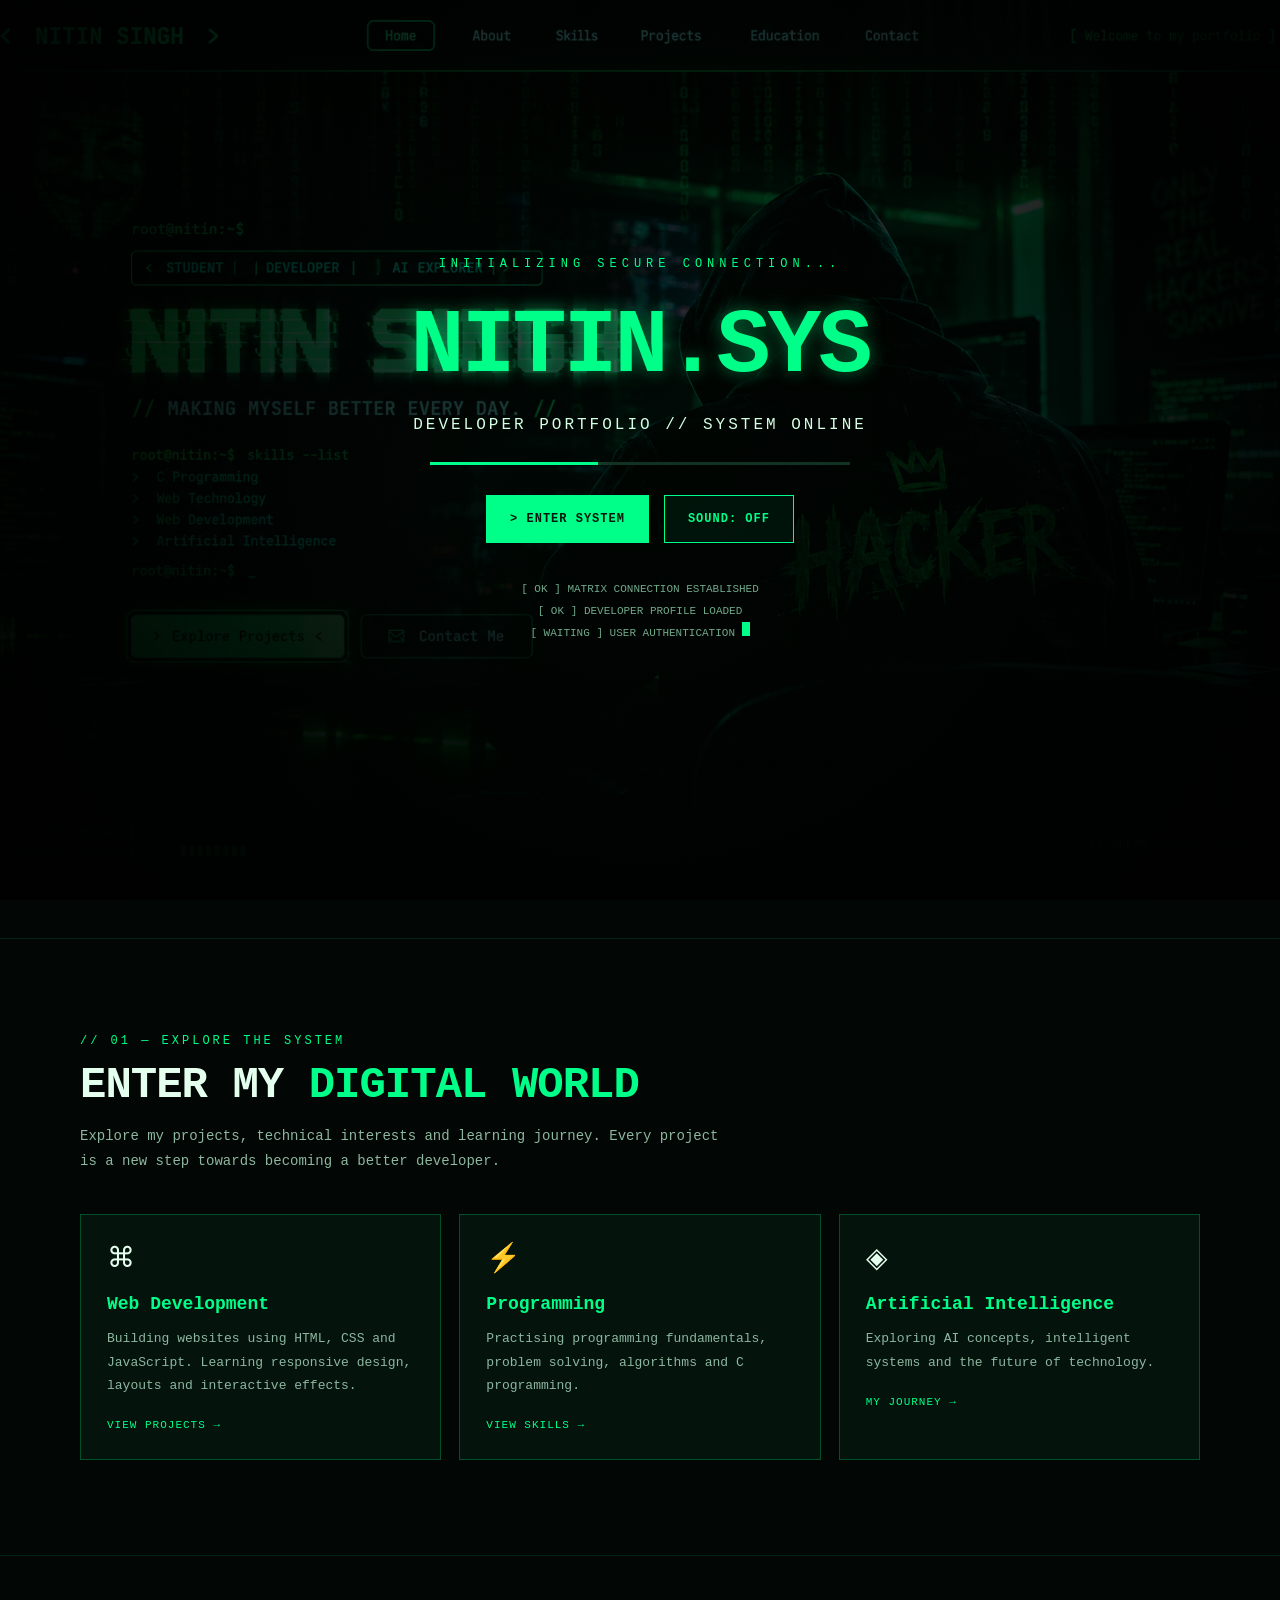
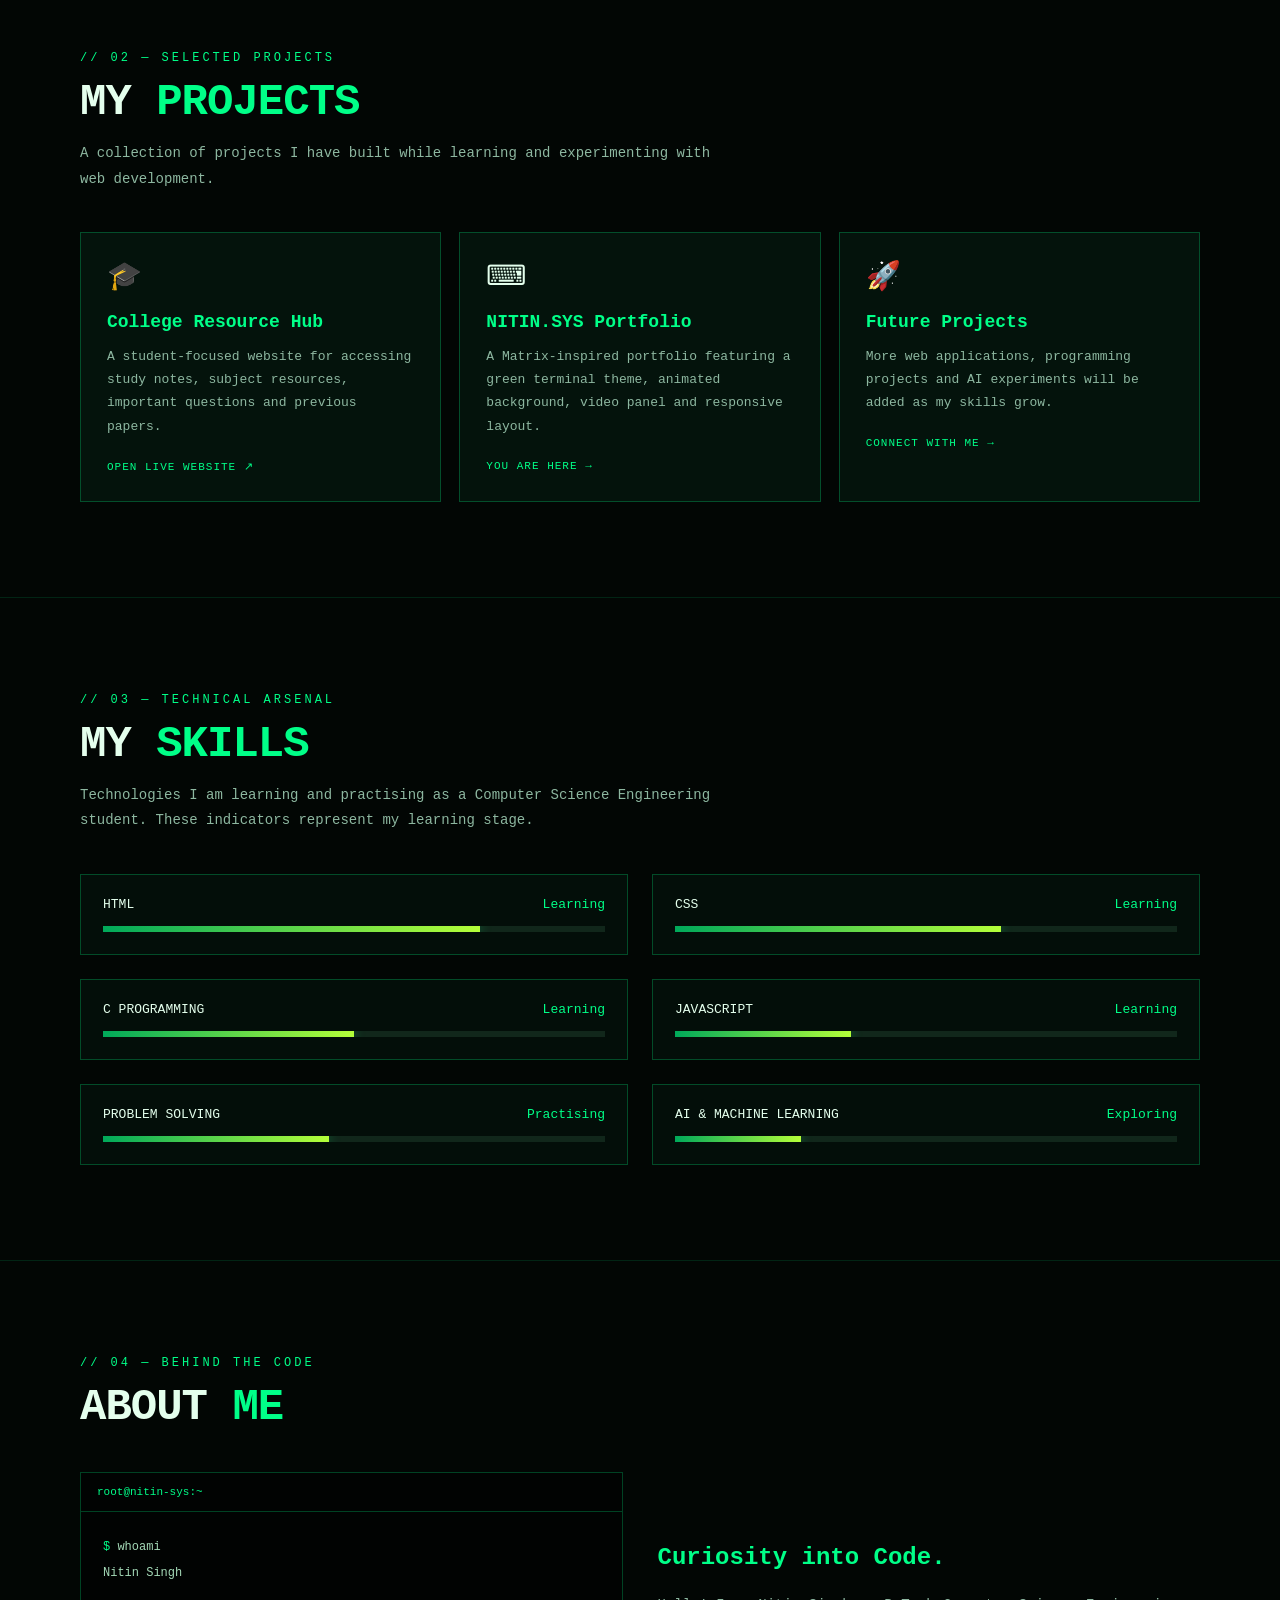
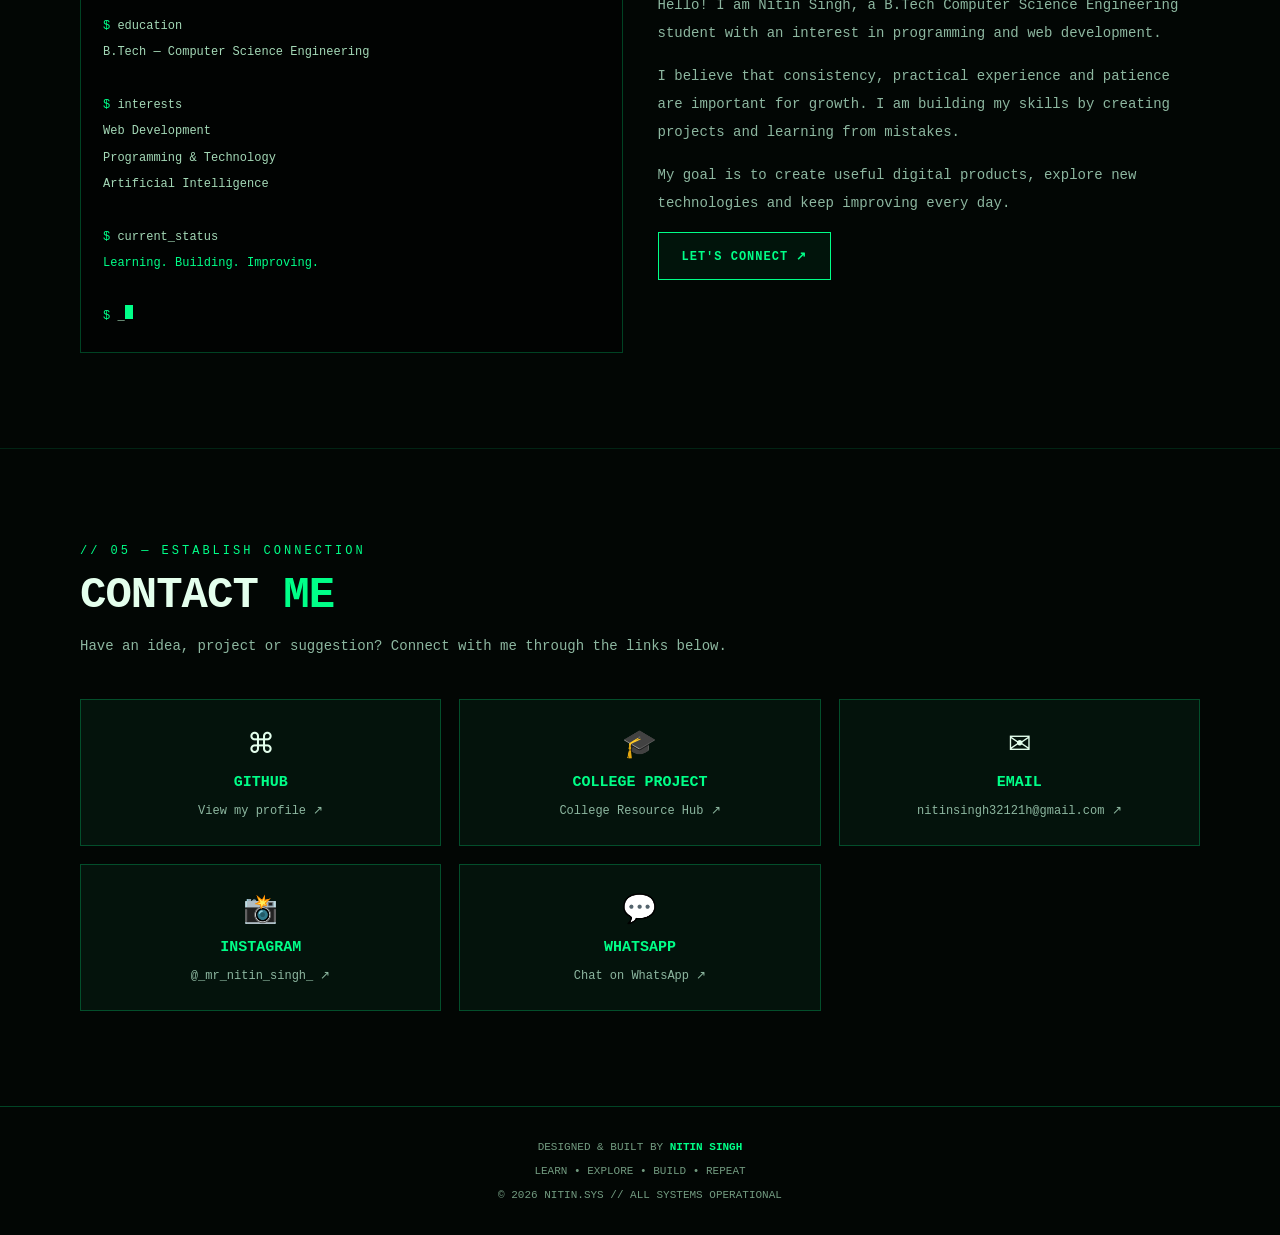
==== INDEX.HTML @ 8e632b2a "Add files via upload" ====
<!DOCTYPE html>
<html lang="en">
<head>
<meta charset="UTF-8">
<meta name="viewport" content="width=device-width, initial-scale=1.0">
<meta name="theme-color" content="#020604">
<meta name="description" content="Nitin Singh - Hacker style developer portfolio">
<title>NITIN.SYS | Developer Portfolio</title>

<style>
:root {
  --green: #00ff88;
  --lime: #b4ff39;
  --bg: #020604;
  --panel: rgba(5, 22, 14, .88);
  --border: rgba(0, 255, 136, .25);
  --text: #e4ffed;
  --muted: #8db7a0;
}

* {
  margin: 0;
  padding: 0;
  box-sizing: border-box;
}

html {
  scroll-behavior: smooth;
  scroll-padding-top: 85px;
}

body {
  background: var(--bg);
  color: var(--text);
  font-family: Consolas, "Courier New", monospace;
  overflow-x: hidden;
}

body::before {
  content: "";
  position: fixed;
  inset: 0;
  pointer-events: none;
  z-index: 2;
  opacity: .12;
  background: repeating-linear-gradient(
    to bottom,
    transparent 0,
    transparent 3px,
    rgba(0,255,136,.10) 4px
  );
}

a {
  color: inherit;
  text-decoration: none;
}

button {
  font: inherit;
  cursor: pointer;
}

#matrix {
  position: fixed;
  inset: 0;
  width: 100%;
  height: 100%;
  z-index: -1;
  opacity: .22;
}

.container {
  width: min(1120px, 92%);
  margin: auto;
}

.green {
  color: var(--green);
}

.muted {
  color: var(--muted);
}

/* INTRO SCREEN */

#intro {
  position: fixed;
  inset: 0;
  z-index: 1000;
  display: grid;
  place-items: center;
  overflow: hidden;
  background: #010402;
  transition: opacity .9s ease, visibility .9s ease;
}

#intro.hide {
  opacity: 0;
  visibility: hidden;
  pointer-events: none;
}

.intro-bg {
  position: absolute;
  inset: 0;
  background:
    linear-gradient(rgba(0,8,3,.58), rgba(0,5,2,.94)),
    url("hacker-background.png") center/cover no-repeat;
  animation: zoomBackground 12s ease-in-out infinite alternate;
}

.intro-bg::after {
  content: "";
  position: absolute;
  inset: 0;
  background: radial-gradient(
    circle,
    transparent 0,
    rgba(0,0,0,.85) 90%
  );
}

.intro-content {
  position: relative;
  z-index: 2;
  width: min(800px, 90%);
  text-align: center;
  padding: 25px;
}

.terminal-label {
  color: var(--green);
  letter-spacing: 5px;
  font-size: 12px;
  margin-bottom: 25px;
  animation: blink 1.2s infinite;
}

.glitch {
  position: relative;
  color: var(--green);
  font-size: clamp(38px, 9vw, 90px);
  font-weight: 900;
  letter-spacing: -3px;
  text-shadow: 0 0 18px rgba(0,255,136,.45);
  animation: glitch 3s infinite;
}

.intro-subtitle {
  color: #d3ffe3;
  font-size: clamp(12px, 2vw, 16px);
  letter-spacing: 3px;
  margin-top: 18px;
}

.intro-line {
  width: min(420px, 90%);
  height: 3px;
  margin: 28px auto;
  background: #123323;
  overflow: hidden;
}

.intro-line span {
  display: block;
  height: 100%;
  width: 40%;
  background: var(--green);
  box-shadow: 0 0 15px var(--green);
  animation: loading 2s infinite;
}

.intro-buttons {
  display: flex;
  justify-content: center;
  align-items: center;
  gap: 15px;
  flex-wrap: wrap;
  margin-top: 30px;
}

.btn {
  display: inline-flex;
  justify-content: center;
  align-items: center;
  gap: 10px;
  min-height: 48px;
  padding: 13px 23px;
  border: 1px solid var(--green);
  color: var(--green);
  background: rgba(0,255,136,.06);
  transition: .3s;
  font-weight: bold;
  font-size: 12px;
  letter-spacing: 1px;
}

.btn:hover {
  color: #00180b;
  background: var(--green);
  box-shadow: 0 0 28px rgba(0,255,136,.35);
  transform: translateY(-3px);
}

.btn.primary {
  color: #00180b;
  background: var(--green);
}

.btn.primary:hover {
  background: var(--lime);
  border-color: var(--lime);
}

.intro-status {
  margin-top: 35px;
  color: #70a98a;
  font-size: 11px;
  line-height: 2;
}

.cursor {
  display: inline-block;
  width: 8px;
  height: 14px;
  background: var(--green);
  animation: blink .7s infinite;
}

/* HEADER */

header {
  position: sticky;
  top: 0;
  z-index: 100;
  border-bottom: 1px solid var(--border);
  background: rgba(2,6,4,.91);
  backdrop-filter: blur(14px);
}

.nav {
  min-height: 72px;
  display: flex;
  justify-content: space-between;
  align-items: center;
  gap: 20px;
}

.logo {
  color: var(--green);
  font-weight: 900;
  font-size: 21px;
  text-shadow: 0 0 15px rgba(0,255,136,.35);
  white-space: nowrap;
}

.nav-links {
  display: flex;
  align-items: center;
  gap: 23px;
}

.nav-links a {
  color: #b6d8c3;
  font-size: 11px;
  letter-spacing: 1px;
  transition: .25s;
}

.nav-links a:hover {
  color: var(--green);
  text-shadow: 0 0 12px var(--green);
}

.menu-toggle {
  display: none;
  background: transparent;
  color: var(--green);
  border: 1px solid var(--border);
  padding: 9px 12px;
}

/* HERO */

.hero {
  min-height: 88vh;
  display: grid;
  grid-template-columns: 1.05fr .95fr;
  align-items: center;
  gap: 45px;
  padding-top: 65px;
  padding-bottom: 65px;
}

.eyebrow {
  color: var(--green);
  font-size: 12px;
  letter-spacing: 3px;
  margin-bottom: 22px;
}

.hero h1 {
  font-size: clamp(42px, 6vw, 75px);
  line-height: 1.06;
  letter-spacing: -3px;
}

.hero h1 span {
  color: var(--green);
  text-shadow: 0 0 22px rgba(0,255,136,.24);
}

.hero h2 {
  font-size: clamp(17px, 2vw, 23px);
  margin-top: 20px;
  color: #b8ffcf;
  min-height: 30px;
}

.hero p {
  max-width: 550px;
  color: var(--muted);
  line-height: 1.9;
  margin-top: 22px;
  font-size: 14px;
}

.hero-actions {
  display: flex;
  flex-wrap: wrap;
  gap: 13px;
  margin-top: 30px;
}

.system-info {
  margin-top: 32px;
  color: #6eaa84;
  font-size: 11px;
  line-height: 2.1;
}

.video-shell {
  position: relative;
  border: 1px solid var(--green);
  background: #020805;
  padding: 10px;
  box-shadow: 0 0 35px rgba(0,255,136,.11);
  animation: float 5s ease-in-out infinite;
}

.video-shell::before {
  content: "LIVE FEED // NITIN.SYS";
  display: block;
  color: var(--green);
  font-size: 10px;
  letter-spacing: 2px;
  padding: 8px 5px 12px;
}

.video-shell video {
  display: block;
  width: 100%;
  aspect-ratio: 4 / 5;
  object-fit: cover;
  background: #010301;
}

.video-footer {
  display: flex;
  justify-content: space-between;
  gap: 8px;
  padding: 12px 5px 3px;
  color: var(--green);
  font-size: 10px;
}

.live-dot {
  display: inline-block;
  width: 7px;
  height: 7px;
  margin-right: 6px;
  background: var(--green);
  border-radius: 50%;
  box-shadow: 0 0 10px var(--green);
  animation: blink 1s infinite;
}

/* GENERAL SECTIONS */

section.content-section {
  padding: 95px 0;
  border-top: 1px solid rgba(0,255,136,.12);
}

.section-head {
  margin-bottom: 40px;
}

.section-head .eyebrow {
  margin-bottom: 12px;
}

.section-head h2 {
  font-size: clamp(29px, 4vw, 44px);
  letter-spacing: -1px;
}

.section-head p {
  color: var(--muted);
  margin-top: 14px;
  line-height: 1.8;
  max-width: 650px;
  font-size: 14px;
}

.grid {
  display: grid;
  grid-template-columns: repeat(3, 1fr);
  gap: 18px;
}

.card {
  position: relative;
  overflow: hidden;
  border: 1px solid var(--border);
  background: var(--panel);
  padding: 26px;
  transition: transform .3s, border-color .3s, box-shadow .3s;
}

.card::before {
  content: "";
  position: absolute;
  top: 0;
  left: -100%;
  width: 100%;
  height: 2px;
  background: var(--green);
  transition: left .4s;
}

.card:hover {
  transform: translateY(-7px);
  border-color: var(--green);
  box-shadow: 0 12px 35px rgba(0,255,136,.08);
}

.card:hover::before {
  left: 0;
}

.card-icon {
  font-size: 28px;
  margin-bottom: 19px;
}

.card h3 {
  color: var(--green);
  font-size: 18px;
  margin-bottom: 13px;
}

.card p {
  color: var(--muted);
  font-size: 13px;
  line-height: 1.8;
}

.card-link {
  display: inline-block;
  margin-top: 22px;
  color: var(--green);
  font-size: 11px;
  letter-spacing: 1px;
}

.card-link:hover {
  color: var(--lime);
}

/* SKILLS */

.skills-grid {
  display: grid;
  grid-template-columns: repeat(2, 1fr);
  gap: 24px;
}

.skill {
  border: 1px solid var(--border);
  padding: 22px;
  background: rgba(4,18,11,.75);
}

.skill-top {
  display: flex;
  justify-content: space-between;
  gap: 10px;
  margin-bottom: 14px;
  font-size: 13px;
}

.skill-top span:last-child {
  color: var(--green);
}

.skill-track {
  height: 6px;
  background: #11271b;
  overflow: hidden;
}

.skill-fill {
  height: 100%;
  width: 0;
  background: linear-gradient(90deg, #00a95a, var(--lime));
  box-shadow: 0 0 12px rgba(0,255,136,.4);
  transition: width 1.5s ease;
}

.skill-fill.visible {
  width: var(--level);
}

/* ABOUT */

.about-box {
  display: grid;
  grid-template-columns: 1fr 1fr;
  gap: 35px;
  align-items: center;
}

.terminal {
  border: 1px solid var(--border);
  background: rgba(0,0,0,.5);
}

.terminal-bar {
  padding: 13px 16px;
  border-bottom: 1px solid var(--border);
  color: var(--green);
  font-size: 11px;
}

.terminal-body {
  padding: 22px;
  font-size: 12px;
  line-height: 2.2;
  color: #a4d9b7;
  overflow-wrap: anywhere;
}

.about-copy h3 {
  color: var(--green);
  font-size: 24px;
  margin-bottom: 20px;
}

.about-copy p {
  color: var(--muted);
  font-size: 14px;
  line-height: 2;
  margin-bottom: 15px;
}

/* CONTACT */

.contact-grid {
  display: grid;
  grid-template-columns: repeat(3, 1fr);
  gap: 18px;
}

.contact-card {
  border: 1px solid var(--border);
  background: var(--panel);
  text-align: center;
  padding: 27px 15px;
}

.contact-card .card-icon {
  margin-bottom: 13px;
}

.contact-card h3 {
  color: var(--green);
  font-size: 15px;
  margin-bottom: 12px;
}

.contact-card p {
  color: var(--muted);
  font-size: 12px;
  overflow-wrap: anywhere;
}

.contact-card a:hover {
  color: var(--green);
}

/* FOOTER */

footer {
  border-top: 1px solid var(--border);
  padding: 28px 0;
  text-align: center;
  color: #729b80;
  font-size: 11px;
  line-height: 2.2;
}

footer strong {
  color: var(--green);
}

#topBtn {
  position: fixed;
  right: 20px;
  bottom: 20px;
  z-index: 50;
  width: 43px;
  height: 43px;
  color: var(--green);
  border: 1px solid var(--green);
  background: #031108;
  display: none;
}

#topBtn.show {
  display: block;
}

/* REVEAL ANIMATIONS */

.reveal {
  opacity: 0;
  transform: translateY(25px);
  transition: opacity .8s ease, transform .8s ease;
}

.reveal.visible {
  opacity: 1;
  transform: translateY(0);
}

/* KEYFRAMES */

@keyframes blink {
  50% { opacity: .35; }
}

@keyframes loading {
  0% { transform: translateX(-150%); }
  100% { transform: translateX(350%); }
}

@keyframes zoomBackground {
  from { transform: scale(1); }
  to { transform: scale(1.12); }
}

@keyframes glitch {
  0%, 90%, 100% { transform: translate(0); }
  92% { transform: translate(-2px, 1px); }
  94% { transform: translate(2px, -1px); }
  96% { transform: translate(-1px, 0); }
}

@keyframes float {
  0%, 100% { transform: translateY(0); }
  50% { transform: translateY(-9px); }
}

/* MOBILE RESPONSIVE */

@media (max-width: 850px) {
  .nav-links {
    gap: 12px;
  }

  .nav-links a {
    font-size: 10px;
  }

  .hero {
    gap: 25px;
  }

  .grid {
    grid-template-columns: repeat(2, 1fr);
  }
}

@media (max-width: 650px) {
  .nav {
    min-height: 65px;
  }

  .logo {
    font-size: 18px;
  }

  .menu-toggle {
    display: block;
  }

  .nav-links {
    display: none;
    position: absolute;
    top: 65px;
    left: 0;
    right: 0;
    padding: 20px 5%;
    flex-direction: column;
    align-items: stretch;
    gap: 0;
    background: rgba(2,8,4,.98);
    border-bottom: 1px solid var(--border);
  }

  .nav-links.open {
    display: flex;
  }

  .nav-links a {
    padding: 14px 0;
    font-size: 12px;
    border-bottom: 1px solid rgba(0,255,136,.08);
  }

  .hero {
    grid-template-columns: 1fr;
    min-height: auto;
    padding-top: 75px;
    gap: 45px;
  }

  .hero h1 {
    letter-spacing: -2px;
  }

  .video-shell {
    width: min(420px, 100%);
    margin: auto;
  }

  .video-shell video {
    aspect-ratio: 4 / 3;
  }

  section.content-section {
    padding: 70px 0;
  }

  .grid,
  .skills-grid,
  .about-box,
  .contact-grid {
    grid-template-columns: 1fr;
  }

  .card {
    padding: 23px;
  }

  .intro-subtitle {
    letter-spacing: 1px;
  }

  .terminal-label {
    letter-spacing: 2px;
  }

  .glitch {
    letter-spacing: -2px;
  }
}

@media (prefers-reduced-motion: reduce) {
  *, *::before, *::after {
    animation-duration: .01ms !important;
    animation-iteration-count: 1 !important;
    scroll-behavior: auto !important;
    transition-duration: .01ms !important;
  }
}
</style>
</head>

<body>
<canvas id="matrix" aria-hidden="true"></canvas>

<!-- CINEMATIC INTRO -->
<div id="intro">
  <div class="intro-bg"></div>

  <div class="intro-content">
    <div class="terminal-label">INITIALIZING SECURE CONNECTION...</div>

    <h1 class="glitch">NITIN.SYS</h1>

    <p class="intro-subtitle">
      DEVELOPER PORTFOLIO // SYSTEM ONLINE
    </p>

    <div class="intro-line"><span></span></div>

    <div class="intro-buttons">
      <button class="btn primary" id="enterBtn" type="button">
        &gt; ENTER SYSTEM
      </button>

      <button class="btn" id="soundBtn" type="button">
        SOUND: OFF
      </button>
    </div>

    <div class="intro-status">
      [ OK ] MATRIX CONNECTION ESTABLISHED<br>
      [ OK ] DEVELOPER PROFILE LOADED<br>
      [ WAITING ] USER AUTHENTICATION <span class="cursor"></span>
    </div>
  </div>
</div>

<!-- NAVIGATION -->
<header>
  <nav class="nav container" aria-label="Main navigation">
    <a href="#" class="logo">&lt; NITIN.SYS /&gt;</a>

    <button class="menu-toggle" id="menuToggle"
      type="button" aria-expanded="false" aria-controls="navLinks">
      ☰ MENU
    </button>

    <div class="nav-links" id="navLinks">
      <a href="#home">HOME</a>
      <a href="#explore">EXPLORE</a>
      <a href="#projects">PROJECTS</a>
      <a href="#skills">SKILLS</a>
      <a href="#about">ABOUT</a>
      <a href="#contact">CONTACT</a>
    </div>
  </nav>
</header>

<main id="site">

  <!-- HERO -->
  <section class="hero container" id="home">
    <div class="hero-copy">
      <div class="eyebrow">// WELCOME TO MY DIGITAL WORLD</div>

      <h1>
        I'M <span>NITIN</span><br>
        SINGH<span>.</span>
      </h1>

      <h2><span id="typedText"></span><span class="cursor"></span></h2>

      <p>
        B.Tech CSE student, aspiring developer and technology enthusiast.
        I am learning to turn ideas into real digital projects, one line
        of code at a time.
      </p>

      <div class="hero-actions">
        <a href="#projects" class="btn primary">EXPLORE PROJECTS ↗</a>
        <a href="#contact" class="btn">CONTACT ME</a>
      </div>

      <div class="system-info">
        <div>&gt; SYSTEM: <span class="green">ONLINE</span></div>
        <div>&gt; ROLE: CSE STUDENT / DEVELOPER</div>
        <div>&gt; MODE: <span class="green">LEARNING & BUILDING</span></div>
      </div>
    </div>

    <div class="video-shell">
  <video
    id="hackerVideo"
    controls
    autoplay
    loop
    playsinline
    preload="auto"
    poster="hacker-background.png">

    <source src="hacker-turn.mp4" type="video/mp4">
    Your browser does not support HTML video.

  </video>
</div>

      <div class="video-footer">
        <span><i class="live-dot"></i> VIDEO FEED</span>
        <span id="videoStatus">READY</span>
      </div>
    </div>
  </section>

  <!-- EXPLORE -->
  <section class="content-section" id="explore">
    <div class="container">
      <div class="section-head reveal">
        <div class="eyebrow">// 01 — EXPLORE THE SYSTEM</div>
        <h2>ENTER MY <span class="green">DIGITAL WORLD</span></h2>
        <p>
          Explore my projects, technical interests and learning journey.
          Every project is a new step towards becoming a better developer.
        </p>
      </div>

      <div class="grid">
        <article class="card reveal">
          <div class="card-icon">⌘</div>
          <h3>Web Development</h3>
          <p>
            Building websites using HTML, CSS and JavaScript.
            Learning responsive design, layouts and interactive effects.
          </p>
          <a class="card-link" href="#projects">VIEW PROJECTS →</a>
        </article>

        <article class="card reveal">
          <div class="card-icon">⚡</div>
          <h3>Programming</h3>
          <p>
            Practising programming fundamentals, problem solving,
            algorithms and C programming.
          </p>
          <a class="card-link" href="#skills">VIEW SKILLS →</a>
        </article>

        <article class="card reveal">
          <div class="card-icon">◈</div>
          <h3>Artificial Intelligence</h3>
          <p>
            Exploring AI concepts, intelligent systems and the future
            of technology.
          </p>
          <a class="card-link" href="#about">MY JOURNEY →</a>
        </article>
      </div>
    </div>
  </section>

  <!-- PROJECTS -->
  <section class="content-section" id="projects">
    <div class="container">
      <div class="section-head reveal">
        <div class="eyebrow">// 02 — SELECTED PROJECTS</div>
        <h2>MY <span class="green">PROJECTS</span></h2>
        <p>
          A collection of projects I have built while learning and
          experimenting with web development.
        </p>
      </div>

      <div class="grid">
        <article class="card reveal">
          <div class="card-icon">🎓</div>
          <h3>College Resource Hub</h3>
          <p>
            A student-focused website for accessing study notes,
            subject resources, important questions and previous papers.
          </p>
          <a class="card-link"
            href="https://nitinsingh13july2008.github.io/college-resources-hub/?utm_source=chatgpt.com"
            target="_blank" rel="noopener noreferrer">
            OPEN LIVE WEBSITE ↗
          </a>
        </article>

        <article class="card reveal">
          <div class="card-icon">⌨</div>
          <h3>NITIN.SYS Portfolio</h3>
          <p>
            A Matrix-inspired portfolio featuring a green terminal theme,
            animated background, video panel and responsive layout.
          </p>
          <a class="card-link" href="#home">YOU ARE HERE →</a>
        </article>

        <article class="card reveal">
          <div class="card-icon">🚀</div>
          <h3>Future Projects</h3>
          <p>
            More web applications, programming projects and AI experiments
            will be added as my skills grow.
          </p>
          <a class="card-link" href="#contact">CONNECT WITH ME →</a>
        </article>
      </div>
    </div>
  </section>

  <!-- SKILLS -->
  <section class="content-section" id="skills">
    <div class="container">
      <div class="section-head reveal">
        <div class="eyebrow">// 03 — TECHNICAL ARSENAL</div>
        <h2>MY <span class="green">SKILLS</span></h2>
        <p>
          Technologies I am learning and practising as a Computer Science
          Engineering student. These indicators represent my learning stage.
        </p>
      </div>

      <div class="skills-grid">
        <div class="skill reveal">
          <div class="skill-top">
            <span>HTML</span><span>Learning</span>
          </div>
          <div class="skill-track">
            <div class="skill-fill" style="--level:75%"></div>
          </div>
        </div>

        <div class="skill reveal">
          <div class="skill-top">
            <span>CSS</span><span>Learning</span>
          </div>
          <div class="skill-track">
            <div class="skill-fill" style="--level:65%"></div>
          </div>
        </div>

        <div class="skill reveal">
          <div class="skill-top">
            <span>C PROGRAMMING</span><span>Learning</span>
          </div>
          <div class="skill-track">
            <div class="skill-fill" style="--level:50%"></div>
          </div>
        </div>

        <div class="skill reveal">
          <div class="skill-top">
            <span>JAVASCRIPT</span><span>Learning</span>
          </div>
          <div class="skill-track">
            <div class="skill-fill" style="--level:35%"></div>
          </div>
        </div>

        <div class="skill reveal">
          <div class="skill-top">
            <span>PROBLEM SOLVING</span><span>Practising</span>
          </div>
          <div class="skill-track">
            <div class="skill-fill" style="--level:45%"></div>
          </div>
        </div>

        <div class="skill reveal">
          <div class="skill-top">
            <span>AI & MACHINE LEARNING</span><span>Exploring</span>
          </div>
          <div class="skill-track">
            <div class="skill-fill" style="--level:25%"></div>
          </div>
        </div>
      </div>
    </div>
  </section>

  <!-- ABOUT -->
  <section class="content-section" id="about">
    <div class="container">
      <div class="section-head reveal">
        <div class="eyebrow">// 04 — BEHIND THE CODE</div>
        <h2>ABOUT <span class="green">ME</span></h2>
      </div>

      <div class="about-box">
        <div class="terminal reveal">
          <div class="terminal-bar">root@nitin-sys:~</div>
          <div class="terminal-body">
            <div><span class="green">$</span> whoami</div>
            <div>Nitin Singh</div>
            <br>
            <div><span class="green">$</span> education</div>
            <div>B.Tech — Computer Science Engineering</div>
            <br>
            <div><span class="green">$</span> interests</div>
            <div>Web Development</div>
            <div>Programming & Technology</div>
            <div>Artificial Intelligence</div>
            <br>
            <div><span class="green">$</span> current_status</div>
            <div class="green">Learning. Building. Improving.</div>
            <br>
            <div><span class="green">$</span> _<span class="cursor"></span></div>
          </div>
        </div>

        <div class="about-copy reveal">
          <h3>Curiosity into Code.</h3>
          <p>
            Hello! I am Nitin Singh, a B.Tech Computer Science Engineering
            student with an interest in programming and web development.
          </p>
          <p>
            I believe that consistency, practical experience and patience
            are important for growth. I am building my skills by creating
            projects and learning from mistakes.
          </p>
          <p>
            My goal is to create useful digital products, explore new
            technologies and keep improving every day.
          </p>
          <a href="#contact" class="btn">LET'S CONNECT ↗</a>
        </div>
      </div>
    </div>
  </section>


<!-- CONTACT -->
<section class="content-section" id="contact">
  <div class="container">

    <div class="section-head reveal">
      <div class="eyebrow">// 05 — ESTABLISH CONNECTION</div>
      <h2>CONTACT <span class="green">ME</span></h2>
      <p>
        Have an idea, project or suggestion? Connect with me through
        the links below.
      </p>
    </div>

    <div class="contact-grid">

      <!-- GITHUB -->
      <div class="contact-card reveal">
        <div class="card-icon">⌘</div>
        <h3>GITHUB</h3>
        <p>
          <a href="https://github.com/nitinkumar9153a-sudo"
             target="_blank" rel="noopener noreferrer">
            View my profile ↗
          </a>
        </p>
      </div>

      <!-- COLLEGE PROJECT -->
      <div class="contact-card reveal">
        <div class="card-icon">🎓</div>
        <h3>COLLEGE PROJECT</h3>
        <p>
          <a href="https://nitinkumar9153a-sudo.github.io/college-resources-hub/"
             target="_blank" rel="noopener noreferrer">
            College Resource Hub ↗
          </a>
        </p>
      </div>

      <!-- EMAIL -->
      <div class="contact-card reveal">
        <div class="card-icon">✉</div>
        <h3>EMAIL</h3>
        <p>
          <a href="mailto:nitinsingh32121h@gmail.com">
            nitinsingh32121h@gmail.com ↗
          </a>
        </p>
      </div>
<!-- INSTAGRAM -->
<div class="contact-card reveal">
  <div class="card-icon">📸</div>
  <h3>INSTAGRAM</h3>
  <p>
    <a href="https://www.instagram.com/_mr_nitin_singh_/"
       target="_blank" rel="noopener noreferrer">
      @_mr_nitin_singh_ ↗
    </a>
  </p>
</div>

<!-- WHATSAPP -->
<div class="contact-card reveal">
  <div class="card-icon">💬</div>
  <h3>WHATSAPP</h3>
  <p>
    <a href="https://wa.me/919153304983"
       target="_blank" rel="noopener noreferrer">
      Chat on WhatsApp ↗
    </a>
  </p>
</div>


    </div>
  </div>
</section>

</main>

<footer>
  <div class="container">
    <p>DESIGNED & BUILT BY <strong>NITIN SINGH</strong></p>
    <p>LEARN • EXPLORE • BUILD • REPEAT</p>
    <p>© <span id="year"></span> NITIN.SYS // ALL SYSTEMS OPERATIONAL</p>
  </div>
</footer>

<button id="topBtn" type="button" aria-label="Back to top">↑</button>

<script>
/* MATRIX RAIN BACKGROUND */
const canvas = document.getElementById("matrix");
const ctx = canvas.getContext("2d");

let columns = [];
let fontSize = 14;
let matrixWidth = 0;
let matrixHeight = 0;
let lastFrame = 0;

function resizeMatrix() {
  const dpr = Math.min(window.devicePixelRatio || 1, 1.5);
  matrixWidth = window.innerWidth;
  matrixHeight = window.innerHeight;

  canvas.width = Math.floor(matrixWidth * dpr);
  canvas.height = Math.floor(matrixHeight * dpr);
  canvas.style.width = matrixWidth + "px";
  canvas.style.height = matrixHeight + "px";

  ctx.setTransform(dpr, 0, 0, dpr, 0, 0);

  fontSize = matrixWidth < 600 ? 13 : 15;
  columns = Array.from(
    { length: Math.ceil(matrixWidth / fontSize) },
    () => Math.random() * (matrixHeight / fontSize)
  );
}

function drawMatrix(timestamp) {
  requestAnimationFrame(drawMatrix);

  if (timestamp - lastFrame < 55) return;
  lastFrame = timestamp;

  ctx.fillStyle = "rgba(2, 6, 4, 0.10)";
  ctx.fillRect(0, 0, matrixWidth, matrixHeight);

  ctx.font = fontSize + "px monospace";

  for (let i = 0; i < columns.length; i++) {
    const character = Math.random() > 0.5 ? "1" : "0";
    const x = i * fontSize;
    const y = columns[i] * fontSize;

    ctx.fillStyle = Math.random() > 0.96 ? "#b4ff39" : "#00ff88";
    ctx.fillText(character, x, y);

    if (y > matrixHeight && Math.random() > 0.975) {
      columns[i] = 0;
    } else {
      columns[i] += 0.65;
    }
  }
}

resizeMatrix();
requestAnimationFrame(drawMatrix);

let resizeTimer;
window.addEventListener("resize", () => {
  clearTimeout(resizeTimer);
  resizeTimer = setTimeout(resizeMatrix, 150);
});

/* OPTIONAL SYNTHESIZED SOUND */
let soundEnabled = false;
let audioContext = null;

function playBeep(frequency = 500, duration = 0.07) {
  if (!soundEnabled) return;

  try {
    audioContext ||= new (
      window.AudioContext || window.webkitAudioContext
    )();

    if (audioContext.state === "suspended") {
      audioContext.resume();
    }

    const oscillator = audioContext.createOscillator();
    const gain = audioContext.createGain();

    oscillator.type = "square";
    oscillator.frequency.value = frequency;
    gain.gain.value = 0.025;

    oscillator.connect(gain);
    gain.connect(audioContext.destination);

    oscillator.start();
    gain.gain.exponentialRampToValueAtTime(
      0.001,
      audioContext.currentTime + duration
    );
    oscillator.stop(audioContext.currentTime + duration);
  } catch (error) {
    console.log("Audio is not available in this browser.");
  }
}

/* INTRO ENTER BUTTON */
const intro = document.getElementById("intro");
const enterBtn = document.getElementById("enterBtn");
const soundBtn = document.getElementById("soundBtn");
const video = document.getElementById("hackerVideo");
const videoStatus = document.getElementById("videoStatus");

soundBtn.addEventListener("click", () => {
  soundEnabled = !soundEnabled;
  soundBtn.textContent = soundEnabled ? "SOUND: ON" : "SOUND: OFF";

  if (soundEnabled) {
    try {
      audioContext ||= new (
        window.AudioContext || window.webkitAudioContext
      )();
      audioContext.resume();
    } catch (error) {}

    playBeep(750, 0.1);
  }
});

enterBtn.addEventListener("click", async () => {
  playBeep(650, 0.15);
  intro.classList.add("hide");

  document.body.style.overflow = "auto";

  enterBtn.addEventListener("click", async () => {
  playBeep(650, 0.15);
  intro.classList.add("hide");

  document.body.style.overflow = "auto";

  if (video) {
    try {
      video.muted = true;
      await video.play();
      videoStatus.textContent = "PLAYING";
    } catch (error) {
      videoStatus.textContent = "PRESS PLAY";
    }
  }
});
  if (video) {
    try {
      video.muted = true;
      await video.play();
      videoStatus.textContent = "PLAYING";
    } catch (error) {
      videoStatus.textContent = "PRESS PLAY";
    }
  }
});

/* VIDEO STATUS */
if (video) {
  video.addEventListener("playing", () => {
    videoStatus.textContent = "PLAYING";
  });

  video.addEventListener("pause", () => {
    videoStatus.textContent = "PAUSED";
  });

  video.addEventListener("ended", () => {
    videoStatus.textContent = "COMPLETE";
  });

  video.addEventListener("error", () => {
    videoStatus.textContent = "VIDEO NOT FOUND";
  });
}

/* TYPING ANIMATION */
const typedText = document.getElementById("typedText");
const phrases = [
  "B.Tech CSE Student",
  "Aspiring Web Developer",
  "Technology Enthusiast",
  "Future Software Engineer"
];

let phraseIndex = 0;
let letterIndex = 0;
let deleting = false;

function typeLoop() {
  if (!typedText) return;

  const phrase = phrases[phraseIndex];

  if (deleting) {
    letterIndex--;
  } else {
    letterIndex++;
  }

  typedText.textContent = phrase.substring(0, letterIndex);

  let delay = deleting ? 45 : 85;

  if (!deleting && letterIndex === phrase.length) {
    deleting = true;
    delay = 1400;
  } else if (deleting && letterIndex === 0) {
    deleting = false;
    phraseIndex = (phraseIndex + 1) % phrases.length;
    delay = 350;
  }

  setTimeout(typeLoop, delay);
}

typeLoop();

/* MOBILE NAVIGATION */
const menuToggle = document.getElementById("menuToggle");
const navLinks = document.getElementById("navLinks");

menuToggle.addEventListener("click", () => {
  const isOpen = navLinks.classList.toggle("open");
  menuToggle.setAttribute("aria-expanded", String(isOpen));
  menuToggle.textContent = isOpen ? "✕ CLOSE" : "☰ MENU";
});

navLinks.querySelectorAll("a").forEach(link => {
  link.addEventListener("click", () => {
    navLinks.classList.remove("open");
    menuToggle.setAttribute("aria-expanded", "false");
    menuToggle.textContent = "☰ MENU";
  });
});

/* SCROLL REVEAL */
const revealObserver = new IntersectionObserver(entries => {
  entries.forEach(entry => {
    if (entry.isIntersecting) {
      entry.target.classList.add("visible");

      entry.target.querySelectorAll(".skill-fill").forEach(bar => {
        bar.classList.add("visible");
      });

      revealObserver.unobserve(entry.target);
    }
  });
}, { threshold: 0.12 });

document.querySelectorAll(".reveal").forEach(element => {
  revealObserver.observe(element);
});

/* SKILL BAR ANIMATION */
const skillObserver = new IntersectionObserver(entries => {
  entries.forEach(entry => {
    if (entry.isIntersecting) {
      entry.target.classList.add("visible");
      skillObserver.unobserve(entry.target);
    }
  });
}, { threshold: 0.2 });

document.querySelectorAll(".skill-fill").forEach(bar => {
  skillObserver.observe(bar);
});

/* BACK TO TOP */
const topBtn = document.getElementById("topBtn");

window.addEventListener("scroll", () => {
  topBtn.classList.toggle("show", window.scrollY > 450);
}, { passive: true });

topBtn.addEventListener("click", () => {
  window.scrollTo({
    top: 0,
    behavior: "smooth"
  });
});

/* CURRENT YEAR */
document.getElementById("year").textContent =
  new Date().getFullYear();
</script>

</body>
</html>
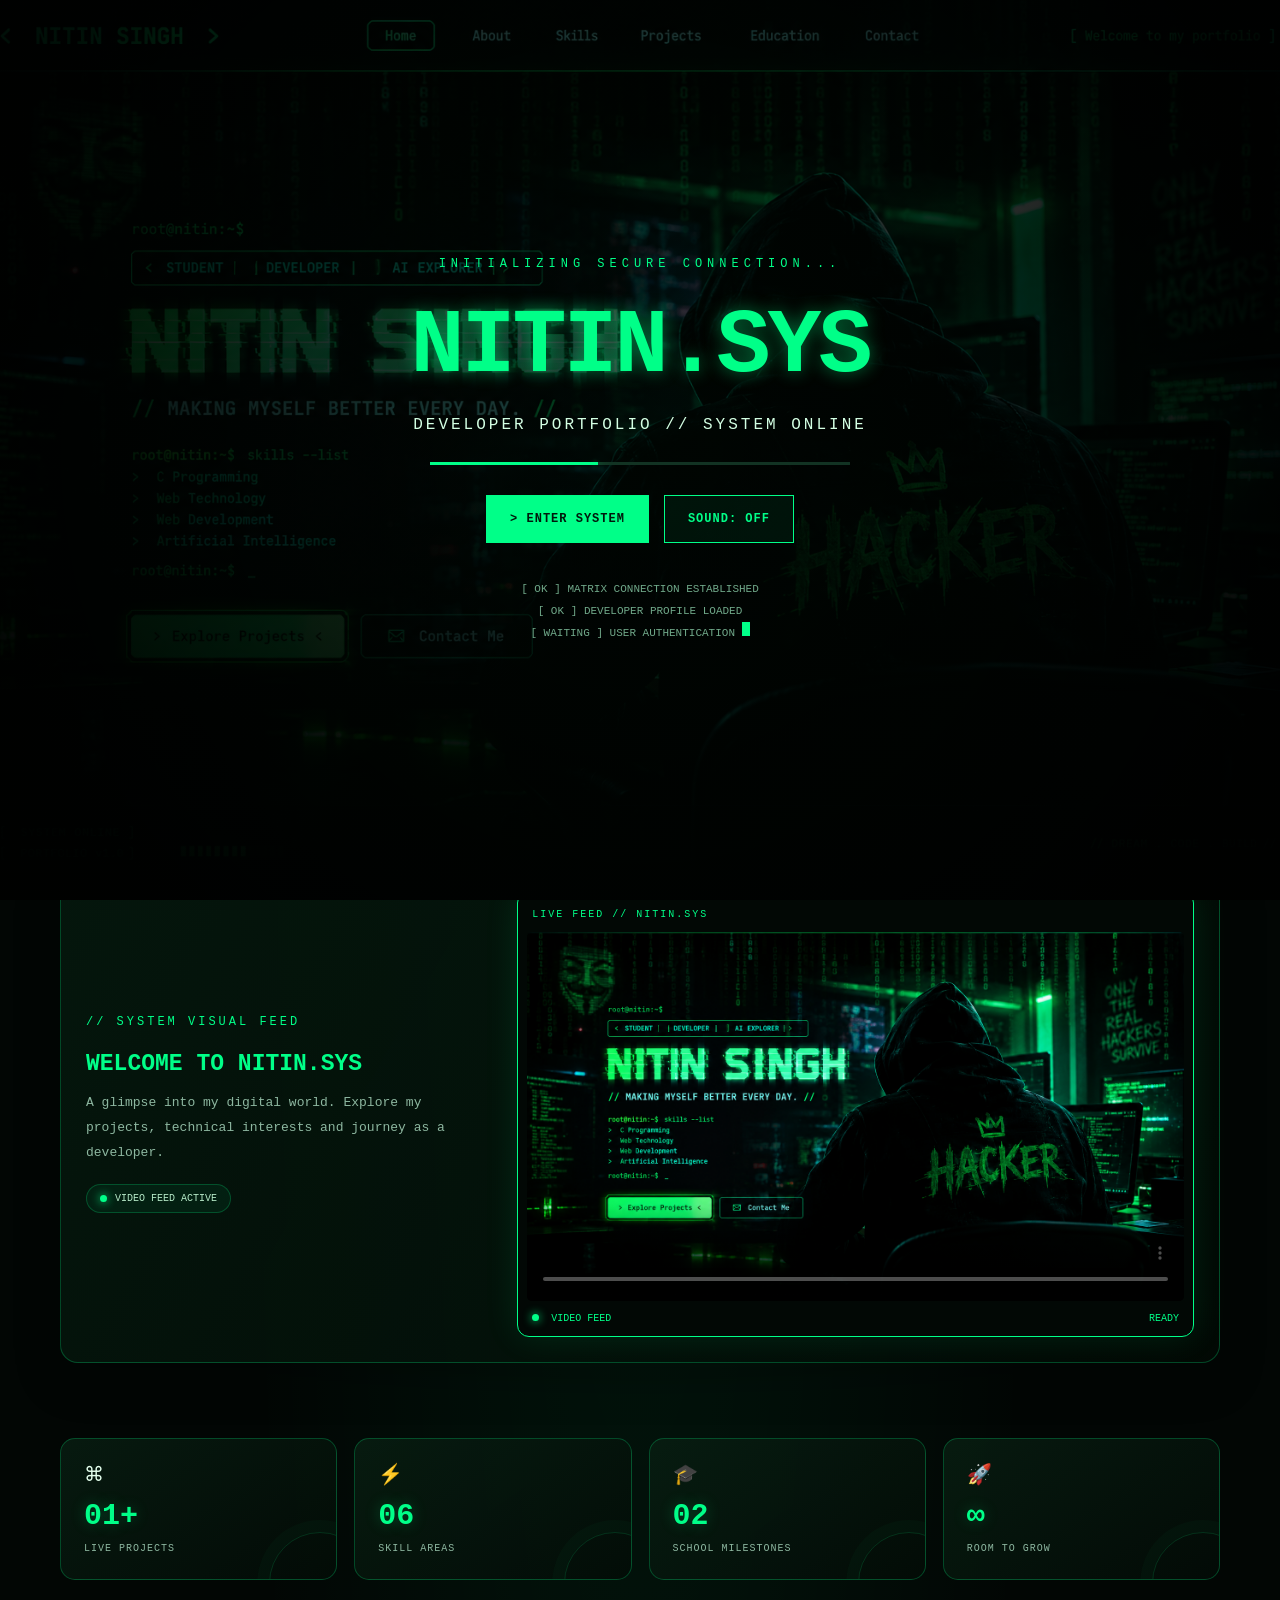
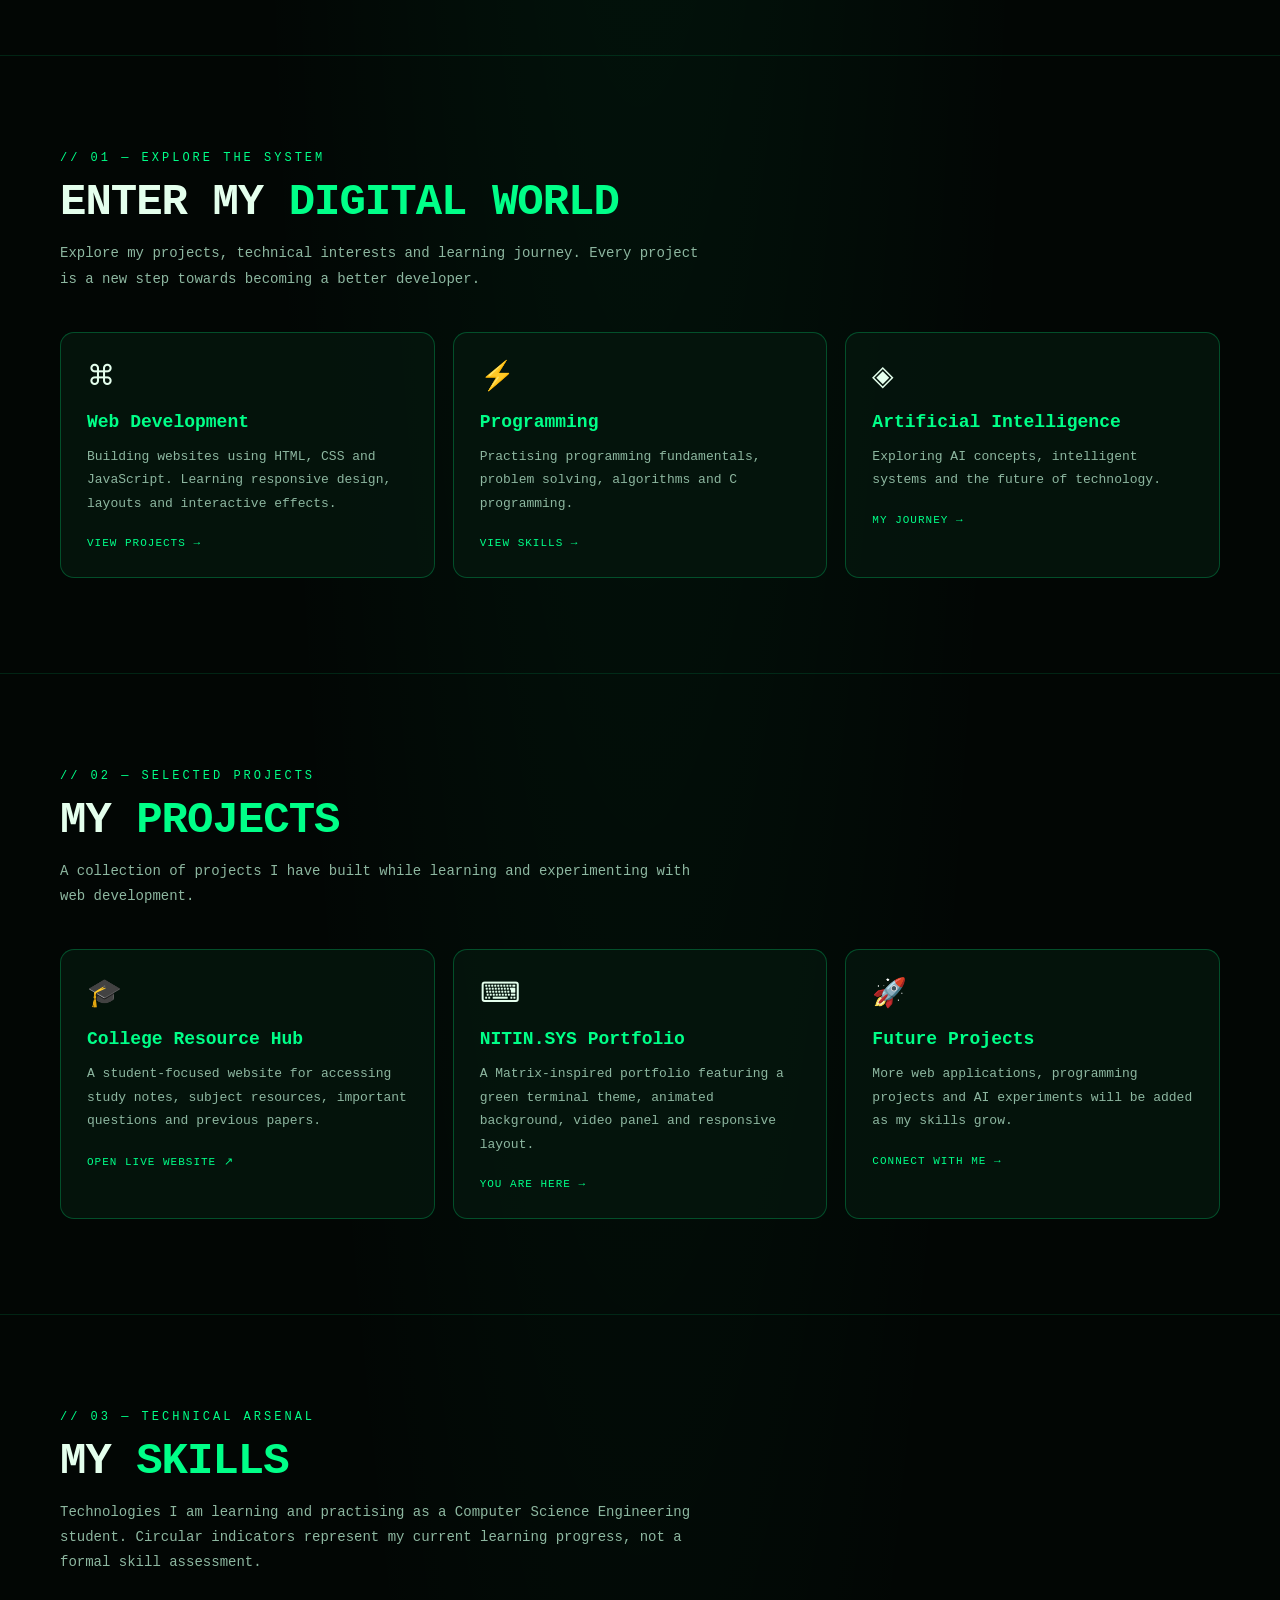
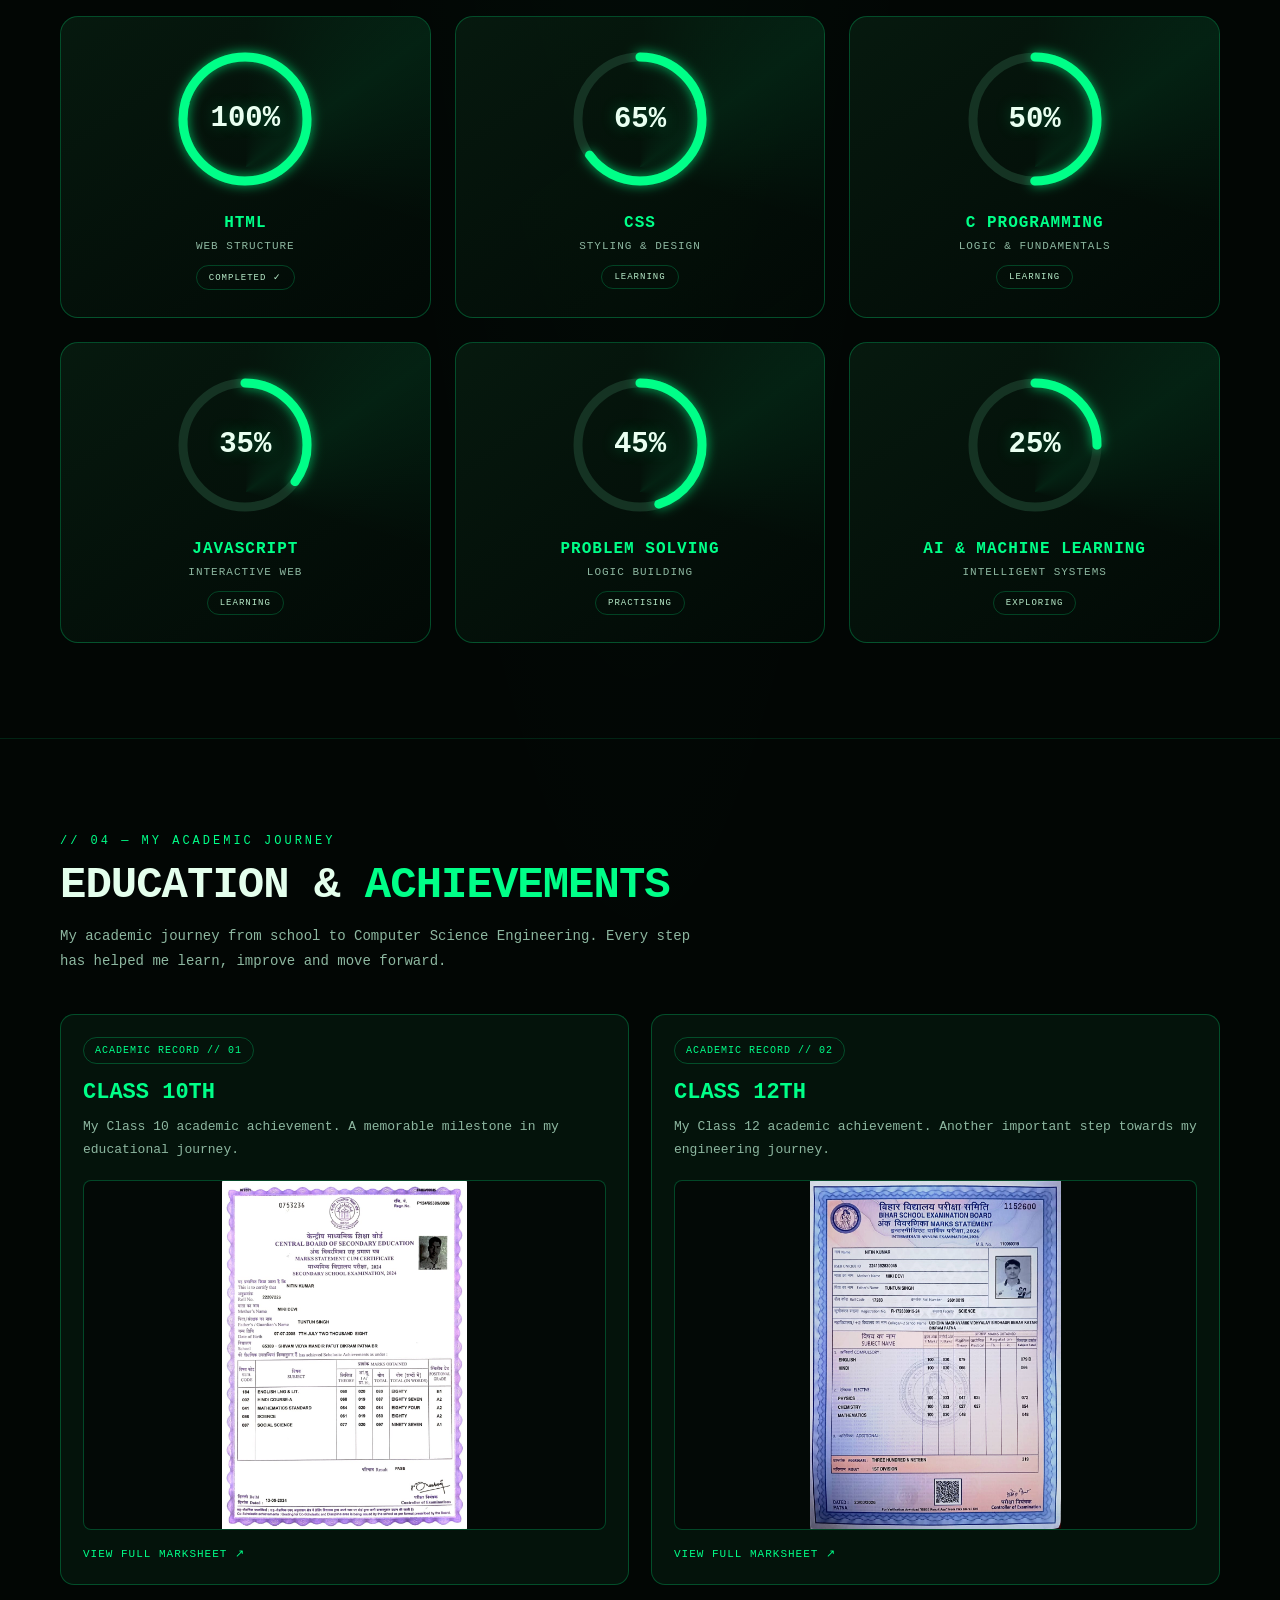
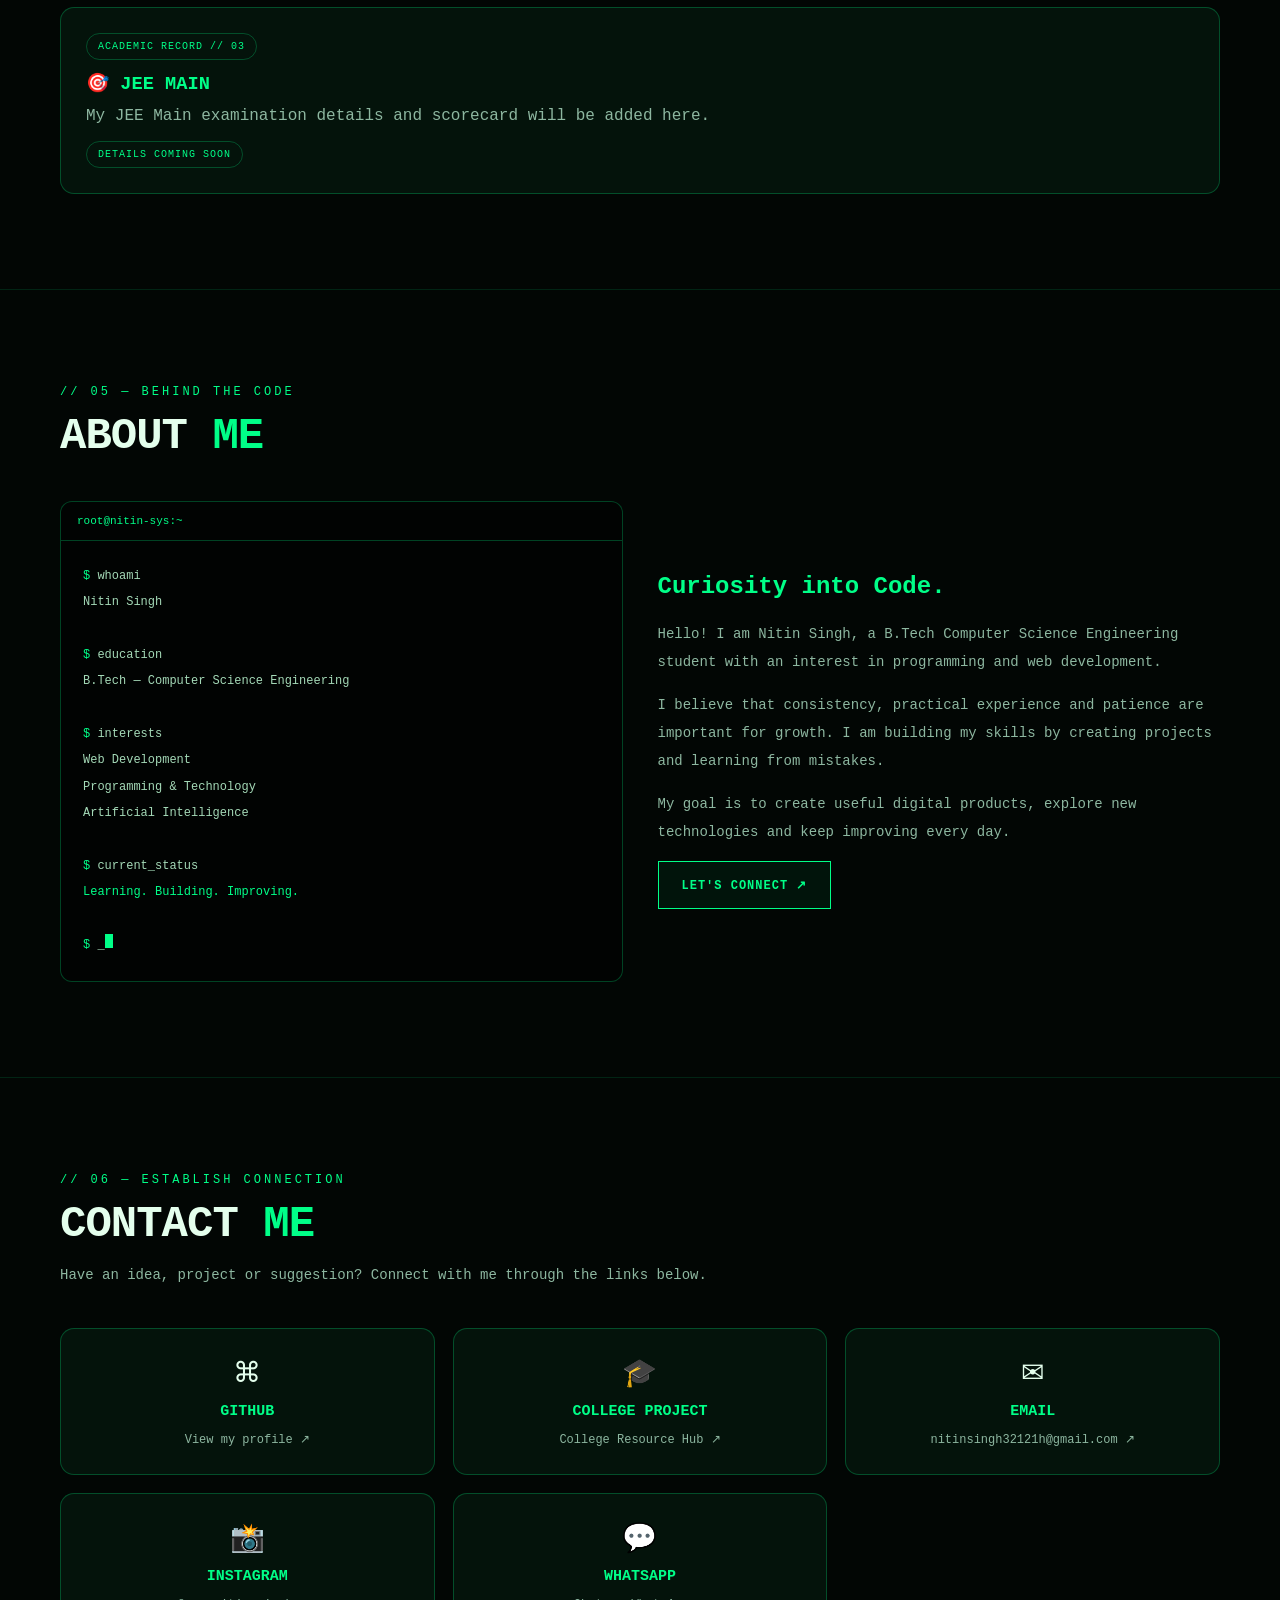
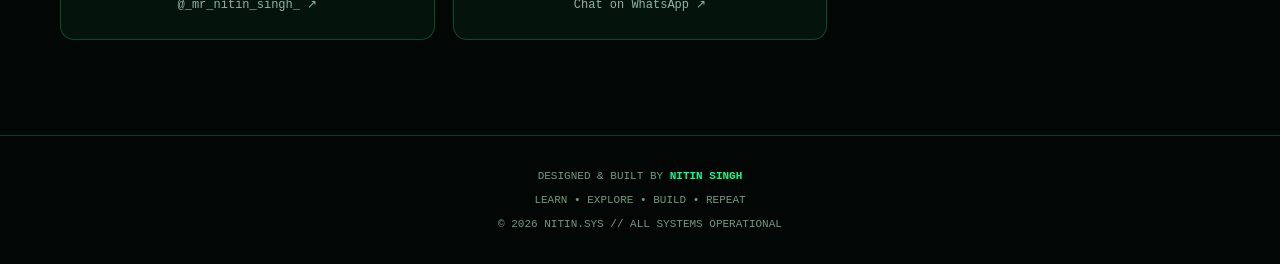
==== commit 0e190b13: "Add files via upload" ====
--- a/INDEX.HTML
+++ b/INDEX.HTML
@@ -5,820 +5,389 @@
 <meta charset="UTF-8">
 <meta name="viewport" content="width=device-width, initial-scale=1.0">
 <meta name="theme-color" content="#020604">
-<meta name="description" content="Nitin Singh - Hacker style developer portfolio">
+<meta name="description" content="Nitin Singh - Developer Portfolio">
 <title>NITIN.SYS | Developer Portfolio</title>
 
 <style>
 :root {
-  --green: #00ff88;
-  --lime: #b4ff39;
-  --bg: #020604;
-  --panel: rgba(5, 22, 14, .88);
-  --border: rgba(0, 255, 136, .25);
-  --text: #e4ffed;
-  --muted: #8db7a0;
-}
-
-* {
-  margin: 0;
-  padding: 0;
-  box-sizing: border-box;
-}
-
-html {
-  scroll-behavior: smooth;
-  scroll-padding-top: 85px;
-}
-
-body {
-  background: var(--bg);
-  color: var(--text);
-  font-family: Consolas, "Courier New", monospace;
-  overflow-x: hidden;
-}
-
-body::before {
-  content: "";
-  position: fixed;
-  inset: 0;
-  pointer-events: none;
-  z-index: 2;
-  opacity: .12;
-  background: repeating-linear-gradient(
-    to bottom,
-    transparent 0,
-    transparent 3px,
-    rgba(0,255,136,.10) 4px
-  );
-}
-
-a {
-  color: inherit;
-  text-decoration: none;
-}
-
-button {
-  font: inherit;
-  cursor: pointer;
-}
-
-#matrix {
-  position: fixed;
-  inset: 0;
-  width: 100%;
-  height: 100%;
-  z-index: -1;
-  opacity: .22;
-}
-
-.container {
-  width: min(1120px, 92%);
-  margin: auto;
-}
-
-.green {
-  color: var(--green);
-}
-
-.muted {
-  color: var(--muted);
-}
-
-/* INTRO SCREEN */
-
-#intro {
-  position: fixed;
-  inset: 0;
-  z-index: 1000;
-  display: grid;
-  place-items: center;
-  overflow: hidden;
-  background: #010402;
-  transition: opacity .9s ease, visibility .9s ease;
-}
-
-#intro.hide {
-  opacity: 0;
-  visibility: hidden;
-  pointer-events: none;
-}
-
-.intro-bg {
-  position: absolute;
-  inset: 0;
-  background:
-    linear-gradient(rgba(0,8,3,.58), rgba(0,5,2,.94)),
-    url("hacker-background.png") center/cover no-repeat;
-  animation: zoomBackground 12s ease-in-out infinite alternate;
-}
-
-.intro-bg::after {
-  content: "";
-  position: absolute;
-  inset: 0;
-  background: radial-gradient(
-    circle,
-    transparent 0,
-    rgba(0,0,0,.85) 90%
-  );
-}
-
-.intro-content {
-  position: relative;
-  z-index: 2;
-  width: min(800px, 90%);
-  text-align: center;
-  padding: 25px;
-}
-
-.terminal-label {
-  color: var(--green);
-  letter-spacing: 5px;
-  font-size: 12px;
-  margin-bottom: 25px;
-  animation: blink 1.2s infinite;
-}
-
-.glitch {
-  position: relative;
-  color: var(--green);
-  font-size: clamp(38px, 9vw, 90px);
-  font-weight: 900;
-  letter-spacing: -3px;
-  text-shadow: 0 0 18px rgba(0,255,136,.45);
-  animation: glitch 3s infinite;
-}
-
-.intro-subtitle {
-  color: #d3ffe3;
-  font-size: clamp(12px, 2vw, 16px);
-  letter-spacing: 3px;
-  margin-top: 18px;
-}
-
-.intro-line {
-  width: min(420px, 90%);
-  height: 3px;
-  margin: 28px auto;
-  background: #123323;
-  overflow: hidden;
-}
-
-.intro-line span {
-  display: block;
-  height: 100%;
-  width: 40%;
-  background: var(--green);
-  box-shadow: 0 0 15px var(--green);
-  animation: loading 2s infinite;
-}
-
-.intro-buttons {
-  display: flex;
-  justify-content: center;
-  align-items: center;
-  gap: 15px;
-  flex-wrap: wrap;
-  margin-top: 30px;
-}
-
-.btn {
-  display: inline-flex;
-  justify-content: center;
-  align-items: center;
-  gap: 10px;
-  min-height: 48px;
-  padding: 13px 23px;
-  border: 1px solid var(--green);
-  color: var(--green);
-  background: rgba(0,255,136,.06);
-  transition: .3s;
-  font-weight: bold;
-  font-size: 12px;
-  letter-spacing: 1px;
-}
-
-.btn:hover {
-  color: #00180b;
-  background: var(--green);
-  box-shadow: 0 0 28px rgba(0,255,136,.35);
-  transform: translateY(-3px);
-}
-
-.btn.primary {
-  color: #00180b;
-  background: var(--green);
-}
-
-.btn.primary:hover {
-  background: var(--lime);
-  border-color: var(--lime);
-}
-
-.intro-status {
-  margin-top: 35px;
-  color: #70a98a;
-  font-size: 11px;
-  line-height: 2;
-}
-
-.cursor {
-  display: inline-block;
-  width: 8px;
-  height: 14px;
-  background: var(--green);
-  animation: blink .7s infinite;
-}
+  --green:#00ff88;
+  --lime:#b4ff39;
+  --bg:#020604;
+  --panel:rgba(5,22,14,.82);
+  --border:rgba(0,255,136,.25);
+  --text:#e4ffed;
+  --muted:#8db7a0;
+}
+*{margin:0;padding:0;box-sizing:border-box}
+html{scroll-behavior:smooth;scroll-padding-top:85px}
+body{
+  background:radial-gradient(ellipse at 50% 0%,rgba(0,255,136,.07),transparent 45%),var(--bg);
+  color:var(--text);
+  font-family:Consolas,"Courier New",monospace;
+  overflow-x:hidden;
+}
+body::before{
+  content:"";position:fixed;inset:0;pointer-events:none;z-index:2;opacity:.10;
+  background:repeating-linear-gradient(to bottom,transparent 0,transparent 3px,rgba(0,255,136,.10) 4px);
+}
+a{color:inherit;text-decoration:none}
+button{font:inherit;cursor:pointer}
+#matrix{position:fixed;inset:0;width:100%;height:100%;z-index:-1;opacity:.18}
+.container{width:min(1160px,92%);margin:auto}
+.green{color:var(--green)}
+.muted{color:var(--muted)}
+
+/* INTRO */
+#intro{
+  position:fixed;inset:0;z-index:1000;display:grid;place-items:center;
+  overflow:hidden;background:#010402;transition:opacity .9s ease,visibility .9s ease;
+}
+#intro.hide{opacity:0;visibility:hidden;pointer-events:none}
+.intro-bg{
+  position:absolute;inset:0;
+  background:linear-gradient(rgba(0,8,3,.58),rgba(0,5,2,.94)),url("hacker-background.png") center/cover no-repeat;
+  animation:zoomBackground 12s ease-in-out infinite alternate;
+}
+.intro-bg::after{
+  content:"";position:absolute;inset:0;
+  background:radial-gradient(circle,transparent 0,rgba(0,0,0,.85) 90%);
+}
+.intro-content{position:relative;z-index:2;width:min(800px,90%);text-align:center;padding:25px}
+.terminal-label{color:var(--green);letter-spacing:5px;font-size:12px;margin-bottom:25px;animation:blink 1.2s infinite}
+.glitch{
+  color:var(--green);font-size:clamp(38px,9vw,90px);font-weight:900;letter-spacing:-3px;
+  text-shadow:0 0 18px rgba(0,255,136,.45);animation:glitch 3s infinite;
+}
+.intro-subtitle{color:#d3ffe3;font-size:clamp(12px,2vw,16px);letter-spacing:3px;margin-top:18px}
+.intro-line{width:min(420px,90%);height:3px;margin:28px auto;background:#123323;overflow:hidden}
+.intro-line span{display:block;height:100%;width:40%;background:var(--green);box-shadow:0 0 15px var(--green);animation:loading 2s infinite}
+.intro-buttons{display:flex;justify-content:center;align-items:center;gap:15px;flex-wrap:wrap;margin-top:30px}
+.btn{
+  display:inline-flex;justify-content:center;align-items:center;gap:10px;min-height:48px;
+  padding:13px 23px;border:1px solid var(--green);color:var(--green);
+  background:rgba(0,255,136,.06);transition:.3s;font-weight:bold;font-size:12px;letter-spacing:1px;
+}
+.btn:hover{color:#00180b;background:var(--green);box-shadow:0 0 28px rgba(0,255,136,.35);transform:translateY(-3px)}
+.btn.primary{color:#00180b;background:var(--green)}
+.btn.primary:hover{background:var(--lime);border-color:var(--lime)}
+.intro-status{margin-top:35px;color:#70a98a;font-size:11px;line-height:2}
+.cursor{display:inline-block;width:8px;height:14px;background:var(--green);animation:blink .7s infinite}
 
 /* HEADER */
-
-header {
-  position: sticky;
-  top: 0;
-  z-index: 100;
-  border-bottom: 1px solid var(--border);
-  background: rgba(2,6,4,.91);
-  backdrop-filter: blur(14px);
-}
-
-.nav {
-  min-height: 72px;
-  display: flex;
-  justify-content: space-between;
-  align-items: center;
-  gap: 20px;
-}
-
-.logo {
-  color: var(--green);
-  font-weight: 900;
-  font-size: 21px;
-  text-shadow: 0 0 15px rgba(0,255,136,.35);
-  white-space: nowrap;
-}
-
-.nav-links {
-  display: flex;
-  align-items: center;
-  gap: 23px;
-}
-
-.nav-links a {
-  color: #b6d8c3;
-  font-size: 11px;
-  letter-spacing: 1px;
-  transition: .25s;
-}
-
-.nav-links a:hover {
-  color: var(--green);
-  text-shadow: 0 0 12px var(--green);
-}
-
-.menu-toggle {
-  display: none;
-  background: transparent;
-  color: var(--green);
-  border: 1px solid var(--border);
-  padding: 9px 12px;
-}
+header{position:sticky;top:0;z-index:100;border-bottom:1px solid var(--border);background:rgba(2,6,4,.91);backdrop-filter:blur(16px)}
+.nav{min-height:72px;display:flex;justify-content:space-between;align-items:center;gap:20px}
+.logo{color:var(--green);font-weight:900;font-size:21px;text-shadow:0 0 15px rgba(0,255,136,.35);white-space:nowrap}
+.nav-links{display:flex;align-items:center;gap:17px}
+.nav-links a{color:#b6d8c3;font-size:10px;letter-spacing:1px;transition:.25s}
+.nav-links a:hover{color:var(--green);text-shadow:0 0 12px var(--green)}
+.menu-toggle{display:none;background:transparent;color:var(--green);border:1px solid var(--border);padding:9px 12px}
 
 /* HERO */
-
-.hero {
-  min-height: 88vh;
-  display: grid;
-  grid-template-columns: 1.05fr .95fr;
-  align-items: center;
-  gap: 45px;
-  padding-top: 65px;
-  padding-bottom: 65px;
-}
-
-.eyebrow {
-  color: var(--green);
-  font-size: 12px;
-  letter-spacing: 3px;
-  margin-bottom: 22px;
-}
-
-.hero h1 {
-  font-size: clamp(42px, 6vw, 75px);
-  line-height: 1.06;
-  letter-spacing: -3px;
-}
-
-.hero h1 span {
-  color: var(--green);
-  text-shadow: 0 0 22px rgba(0,255,136,.24);
-}
-
-.hero h2 {
-  font-size: clamp(17px, 2vw, 23px);
-  margin-top: 20px;
-  color: #b8ffcf;
-  min-height: 30px;
-}
-
-.hero p {
-  max-width: 550px;
-  color: var(--muted);
-  line-height: 1.9;
-  margin-top: 22px;
-  font-size: 14px;
-}
-
-.hero-actions {
-  display: flex;
-  flex-wrap: wrap;
-  gap: 13px;
-  margin-top: 30px;
-}
-
-.system-info {
-  margin-top: 32px;
-  color: #6eaa84;
-  font-size: 11px;
-  line-height: 2.1;
-}
-
-.video-shell {
-  position: relative;
-  border: 1px solid var(--green);
-  background: #020805;
-  padding: 10px;
-  box-shadow: 0 0 35px rgba(0,255,136,.11);
-  animation: float 5s ease-in-out infinite;
-}
-
-.video-shell::before {
-  content: "LIVE FEED // NITIN.SYS";
-  display: block;
-  color: var(--green);
-  font-size: 10px;
-  letter-spacing: 2px;
-  padding: 8px 5px 12px;
-}
-
-.video-shell video {
-  display: block;
-  width: 100%;
-  aspect-ratio: 4 / 5;
-  object-fit: cover;
-  background: #010301;
-}
-
-.video-footer {
-  display: flex;
-  justify-content: space-between;
-  gap: 8px;
-  padding: 12px 5px 3px;
-  color: var(--green);
-  font-size: 10px;
-}
-
-.live-dot {
-  display: inline-block;
-  width: 7px;
-  height: 7px;
-  margin-right: 6px;
-  background: var(--green);
-  border-radius: 50%;
-  box-shadow: 0 0 10px var(--green);
-  animation: blink 1s infinite;
-}
-
-/* GENERAL SECTIONS */
-
-section.content-section {
-  padding: 95px 0;
-  border-top: 1px solid rgba(0,255,136,.12);
-}
-
-.section-head {
-  margin-bottom: 40px;
-}
-
-.section-head .eyebrow {
-  margin-bottom: 12px;
-}
-
-.section-head h2 {
-  font-size: clamp(29px, 4vw, 44px);
-  letter-spacing: -1px;
-}
-
-.section-head p {
-  color: var(--muted);
-  margin-top: 14px;
-  line-height: 1.8;
-  max-width: 650px;
-  font-size: 14px;
-}
-
-.grid {
-  display: grid;
-  grid-template-columns: repeat(3, 1fr);
-  gap: 18px;
-}
-
-.card {
-  position: relative;
-  overflow: hidden;
-  border: 1px solid var(--border);
-  background: var(--panel);
-  padding: 26px;
-  transition: transform .3s, border-color .3s, box-shadow .3s;
-}
-
-.card::before {
-  content: "";
-  position: absolute;
-  top: 0;
-  left: -100%;
-  width: 100%;
-  height: 2px;
-  background: var(--green);
-  transition: left .4s;
-}
-
-.card:hover {
-  transform: translateY(-7px);
-  border-color: var(--green);
-  box-shadow: 0 12px 35px rgba(0,255,136,.08);
-}
-
-.card:hover::before {
-  left: 0;
-}
-
-.card-icon {
-  font-size: 28px;
-  margin-bottom: 19px;
-}
-
-.card h3 {
-  color: var(--green);
-  font-size: 18px;
-  margin-bottom: 13px;
-}
-
-.card p {
-  color: var(--muted);
-  font-size: 13px;
-  line-height: 1.8;
-}
-
-.card-link {
-  display: inline-block;
-  margin-top: 22px;
-  color: var(--green);
-  font-size: 11px;
-  letter-spacing: 1px;
-}
-
-.card-link:hover {
-  color: var(--lime);
-}
-
-/* SKILLS */
-
-.skills-grid {
-  display: grid;
-  grid-template-columns: repeat(2, 1fr);
-  gap: 24px;
-}
-
-.skill {
-  border: 1px solid var(--border);
-  padding: 22px;
-  background: rgba(4,18,11,.75);
-}
-
-.skill-top {
-  display: flex;
-  justify-content: space-between;
-  gap: 10px;
-  margin-bottom: 14px;
-  font-size: 13px;
-}
-
-.skill-top span:last-child {
-  color: var(--green);
-}
-
-.skill-track {
-  height: 6px;
-  background: #11271b;
-  overflow: hidden;
-}
-
-.skill-fill {
-  height: 100%;
-  width: 0;
-  background: linear-gradient(90deg, #00a95a, var(--lime));
-  box-shadow: 0 0 12px rgba(0,255,136,.4);
-  transition: width 1.5s ease;
-}
-
-.skill-fill.visible {
-  width: var(--level);
-}
+.hero{
+  min-height:88vh;display:grid;grid-template-columns:1.05fr .95fr;align-items:center;
+  gap:45px;padding-top:65px;padding-bottom:65px;
+}
+.eyebrow{color:var(--green);font-size:12px;letter-spacing:3px;margin-bottom:22px}
+.hero h1{font-size:clamp(42px,6vw,75px);line-height:1.06;letter-spacing:-3px}
+.hero h1 span{color:var(--green);text-shadow:0 0 22px rgba(0,255,136,.24)}
+.hero h2{font-size:clamp(17px,2vw,23px);margin-top:20px;color:#b8ffcf;min-height:30px}
+.hero p{max-width:550px;color:var(--muted);line-height:1.9;margin-top:22px;font-size:14px}
+.hero-actions{display:flex;flex-wrap:wrap;gap:13px;margin-top:30px}
+.system-info{margin-top:32px;color:#6eaa84;font-size:11px;line-height:2.1}
+
+/* PROFILE CIRCLE */
+.profile-dashboard{
+  position:relative;min-height:510px;display:flex;justify-content:center;align-items:center;isolation:isolate;
+}
+.profile-orbit{
+  position:absolute;width:min(390px,85vw);aspect-ratio:1;border:1px solid rgba(0,255,136,.22);
+  border-radius:50%;box-shadow:0 0 30px rgba(0,255,136,.05),inset 0 0 35px rgba(0,255,136,.04);
+  animation:orbitPulse 5s ease-in-out infinite;
+}
+.profile-orbit::before,.profile-orbit::after{
+  content:"";position:absolute;inset:18px;border:1px dashed rgba(0,255,136,.24);border-radius:50%;
+}
+.profile-orbit::after{inset:39px;border-style:solid;border-color:rgba(180,255,57,.15)}
+.orbit-dot{
+  position:absolute;width:11px;height:11px;border-radius:50%;background:var(--lime);
+  box-shadow:0 0 18px var(--green);top:50%;left:-5px;
+  animation:orbitSpin 12s linear infinite;transform-origin:200px 0;
+}
+.profile-card{
+  position:relative;z-index:2;width:min(290px,76vw);padding:26px 22px;text-align:center;
+  border:1px solid rgba(0,255,136,.38);border-radius:24px;
+  background:linear-gradient(145deg,rgba(9,36,22,.94),rgba(2,10,6,.94));
+  backdrop-filter:blur(18px);box-shadow:0 0 45px rgba(0,255,136,.10),inset 0 0 25px rgba(0,255,136,.035);
+  animation:float 5s ease-in-out infinite;
+}
+.profile-card::before{
+  content:"";position:absolute;inset:-7px;border:1px solid rgba(0,255,136,.13);
+  border-radius:29px;pointer-events:none;
+}
+
+/* YOUR HACKER PHOTO */
+.profile-avatar{
+  position:relative;width:178px;height:178px;margin:0 auto 20px;border-radius:50%;
+  padding:7px;background:conic-gradient(var(--green),transparent 18%,var(--lime) 38%,var(--green) 58%,transparent 78%,var(--green));
+  box-shadow:0 0 28px rgba(0,255,136,.23),0 0 65px rgba(0,255,136,.12);
+  animation:avatarSpin 8s linear infinite;
+}
+.profile-avatar::before{
+  content:"";position:absolute;inset:-9px;border-radius:50%;
+  border:1px dashed rgba(0,255,136,.48);
+  animation:avatarSpin 18s linear infinite reverse;
+}
+.profile-avatar-inner{
+  width:100%;height:100%;border-radius:50%;overflow:hidden;
+  background:#020805;border:3px solid #06180d;
+  animation:avatarSpin 8s linear infinite reverse;
+}
+.profile-avatar img{
+  width:100%;height:100%;display:block;object-fit:cover;object-position:center;
+  border-radius:50%;transition:transform .5s,filter .5s;
+  filter:contrast(1.08) saturate(1.1);
+}
+.profile-card:hover .profile-avatar img{transform:scale(1.09);filter:contrast(1.15) saturate(1.2)}
+.profile-card h3{color:#eafff1;font-size:23px;letter-spacing:2px}
+.profile-role{color:var(--green);font-size:10px;letter-spacing:2px;margin-top:8px}
+.profile-status{
+  display:inline-flex;align-items:center;gap:8px;margin-top:19px;padding:8px 13px;
+  border:1px solid rgba(0,255,136,.22);border-radius:30px;color:#b6eac8;
+  background:rgba(0,255,136,.06);font-size:10px;
+}
+.profile-status .live-dot{margin:0}
+.profile-mini{
+  position:absolute;z-index:3;padding:13px 16px;border:1px solid rgba(0,255,136,.27);
+  border-radius:12px;background:rgba(3,17,9,.92);backdrop-filter:blur(12px);
+  box-shadow:0 10px 30px rgba(0,0,0,.3);animation:float 5s ease-in-out infinite;
+}
+.profile-mini strong{display:block;color:var(--green);font-size:17px}
+.profile-mini span{color:var(--muted);font-size:9px;letter-spacing:1px}
+.mini-top{top:45px;right:0;animation-delay:.5s}
+.mini-bottom{bottom:45px;left:0;animation-delay:1s}
+.mini-right{right:-5px;bottom:145px;animation-delay:1.5s}
+
+/* VIDEO FEED */
+.video-section{padding:0 0 75px}
+.video-panel{
+  display:grid;grid-template-columns:.75fr 1.25fr;gap:25px;align-items:center;padding:25px;
+  border:1px solid var(--border);border-radius:18px;
+  background:linear-gradient(120deg,rgba(5,25,14,.88),rgba(2,9,5,.82));
+  box-shadow:0 15px 45px rgba(0,0,0,.25);
+}
+.video-info h3{color:var(--green);font-size:23px;margin:14px 0}
+.video-info p{color:var(--muted);font-size:13px;line-height:1.9}
+.video-shell{
+  position:relative;border:1px solid var(--green);border-radius:12px;overflow:hidden;
+  background:#020805;padding:9px;box-shadow:0 0 35px rgba(0,255,136,.11);
+}
+.video-shell::before{content:"LIVE FEED // NITIN.SYS";display:block;color:var(--green);font-size:10px;letter-spacing:2px;padding:8px 5px 12px}
+.video-shell video{display:block;width:100%;max-height:370px;aspect-ratio:16/9;object-fit:cover;background:#010301;border-radius:5px}
+.video-footer{display:flex;justify-content:space-between;gap:8px;padding:12px 5px 3px;color:var(--green);font-size:10px}
+.live-dot{display:inline-block;width:7px;height:7px;margin-right:6px;background:var(--green);border-radius:50%;box-shadow:0 0 10px var(--green);animation:blink 1s infinite}
+
+/* STATS */
+.stats-section{padding:0 0 75px}
+.stats-grid{display:grid;grid-template-columns:repeat(4,1fr);gap:17px}
+.stat-card{
+  position:relative;overflow:hidden;padding:23px;min-height:125px;border:1px solid var(--border);
+  border-radius:15px;background:linear-gradient(145deg,rgba(8,30,18,.86),rgba(3,12,7,.88));transition:.3s;
+}
+.stat-card:hover{transform:translateY(-6px);border-color:var(--green);box-shadow:0 12px 35px rgba(0,255,136,.09)}
+.stat-card::after{
+  content:"";position:absolute;width:100px;height:100px;right:-35px;bottom:-55px;
+  border:1px solid rgba(0,255,136,.15);border-radius:50%;box-shadow:0 0 0 12px rgba(0,255,136,.025);
+}
+.stat-icon{font-size:20px}
+.stat-number{display:block;color:var(--green);font-size:30px;font-weight:900;margin:12px 0 5px;text-shadow:0 0 15px rgba(0,255,136,.25)}
+.stat-label{color:var(--muted);font-size:10px;letter-spacing:1px}
+
+/* SECTIONS */
+section.content-section{padding:95px 0;border-top:1px solid rgba(0,255,136,.12)}
+.section-head{margin-bottom:40px}
+.section-head .eyebrow{margin-bottom:12px}
+.section-head h2{font-size:clamp(29px,4vw,44px);letter-spacing:-1px}
+.section-head p{color:var(--muted);margin-top:14px;line-height:1.8;max-width:650px;font-size:14px}
+.grid{display:grid;grid-template-columns:repeat(3,1fr);gap:18px}
+.card{
+  position:relative;overflow:hidden;border:1px solid var(--border);border-radius:14px;
+  background:var(--panel);padding:26px;transition:transform .3s,border-color .3s,box-shadow .3s;
+}
+.card::before{content:"";position:absolute;top:0;left:-100%;width:100%;height:2px;background:var(--green);transition:left .4s}
+.card:hover{transform:translateY(-7px);border-color:var(--green);box-shadow:0 12px 35px rgba(0,255,136,.08)}
+.card:hover::before{left:0}
+.card-icon{font-size:28px;margin-bottom:19px}
+.card h3{color:var(--green);font-size:18px;margin-bottom:13px}
+.card p{color:var(--muted);font-size:13px;line-height:1.8}
+.card-link{display:inline-block;margin-top:22px;color:var(--green);font-size:11px;letter-spacing:1px}
+.card-link:hover{color:var(--lime)}
+
+/* CIRCULAR SKILLS */
+.skills-dashboard{display:grid;grid-template-columns:repeat(3,1fr);gap:24px}
+.skill-circle-card{
+  position:relative;display:flex;flex-direction:column;align-items:center;justify-content:center;
+  min-height:270px;padding:27px 18px;border:1px solid var(--border);border-radius:18px;
+  background:linear-gradient(145deg,rgba(7,28,16,.9),rgba(2,10,6,.88));transition:.35s;overflow:hidden;
+}
+.skill-circle-card::before{
+  content:"";position:absolute;inset:-80%;
+  background:conic-gradient(from 0deg,transparent,rgba(0,255,136,.07),transparent 30%);
+  animation:cardShine 8s linear infinite;pointer-events:none;
+}
+.skill-circle-card:hover{transform:translateY(-7px);border-color:var(--green);box-shadow:0 15px 40px rgba(0,255,136,.10)}
+.skill-circle{position:relative;width:150px;height:150px;display:grid;place-items:center;margin-bottom:20px}
+.skill-circle svg{width:150px;height:150px;transform:rotate(-90deg);overflow:visible}
+.skill-circle circle{fill:none;stroke-width:9;cx:75;cy:75;r:62}
+.skill-circle .track{stroke:#153323}
+.skill-circle .progress{
+  stroke:var(--green);stroke-linecap:round;stroke-dasharray:389.56;stroke-dashoffset:389.56;
+  filter:drop-shadow(0 0 6px rgba(0,255,136,.7));transition:stroke-dashoffset 1.8s cubic-bezier(.2,.8,.2,1);
+}
+.skill-circle.visible .progress{stroke-dashoffset:var(--offset)}
+.skill-circle .percent{position:absolute;color:#eafff1;font-size:29px;font-weight:900;text-shadow:0 0 15px rgba(0,255,136,.25)}
+.skill-circle-card h3{color:var(--green);font-size:16px;letter-spacing:1px;margin-bottom:8px;text-align:center}
+.skill-circle-card p{color:var(--muted);font-size:11px;text-align:center;letter-spacing:1px}
+.skill-state{display:inline-block;margin-top:13px;padding:6px 12px;border:1px solid rgba(0,255,136,.22);border-radius:30px;color:#b7eac8;font-size:9px;letter-spacing:1px}
+
+/* EDUCATION */
+.education-grid{display:grid;grid-template-columns:repeat(2,1fr);gap:22px}
+.education-card{
+  position:relative;overflow:hidden;border:1px solid var(--border);border-radius:14px;
+  background:var(--panel);padding:22px;transition:.35s;
+}
+.education-card:hover{transform:translateY(-7px);border-color:var(--green);box-shadow:0 12px 35px rgba(0,255,136,.12)}
+.education-tag{display:inline-block;color:var(--green);border:1px solid var(--border);border-radius:30px;padding:7px 11px;font-size:10px;letter-spacing:1px}
+.education-card h3{color:var(--green);font-size:22px;margin:16px 0 10px}
+.education-card p{color:var(--muted);font-size:13px;line-height:1.8}
+.education-image{
+  width:100%;height:350px;object-fit:contain;background:#030906;border:1px solid var(--border);
+  border-radius:8px;display:block;margin-top:18px;transition:.3s;cursor:zoom-in;
+}
+.education-image:hover{transform:scale(1.02);border-color:var(--green)}
+.education-view{display:inline-block;color:var(--green);font-size:11px;letter-spacing:1px;margin-top:17px}
+.education-view:hover{color:var(--lime)}
+.jee-card{margin-top:22px;border:1px solid var(--border);border-radius:14px;background:var(--panel);padding:25px;transition:.3s}
+.jee-card:hover{border-color:var(--green);box-shadow:0 0 25px rgba(0,255,136,.08)}
+.jee-card h3{color:var(--green);margin:12px 0}
+
+/* LIGHTBOX */
+.image-lightbox{position:fixed;inset:0;z-index:2000;background:rgba(0,0,0,.94);display:none;justify-content:center;align-items:center;padding:25px}
+.image-lightbox.show{display:flex}
+.image-lightbox img{max-width:95%;max-height:90vh;object-fit:contain;border:1px solid var(--green);box-shadow:0 0 30px rgba(0,255,136,.2)}
+.lightbox-close{position:absolute;top:20px;right:25px;color:var(--green);background:transparent;border:1px solid var(--green);padding:9px 15px;font-size:20px}
 
 /* ABOUT */
-
-.about-box {
-  display: grid;
-  grid-template-columns: 1fr 1fr;
-  gap: 35px;
-  align-items: center;
-}
-
-.terminal {
-  border: 1px solid var(--border);
-  background: rgba(0,0,0,.5);
-}
-
-.terminal-bar {
-  padding: 13px 16px;
-  border-bottom: 1px solid var(--border);
-  color: var(--green);
-  font-size: 11px;
-}
-
-.terminal-body {
-  padding: 22px;
-  font-size: 12px;
-  line-height: 2.2;
-  color: #a4d9b7;
-  overflow-wrap: anywhere;
-}
-
-.about-copy h3 {
-  color: var(--green);
-  font-size: 24px;
-  margin-bottom: 20px;
-}
-
-.about-copy p {
-  color: var(--muted);
-  font-size: 14px;
-  line-height: 2;
-  margin-bottom: 15px;
-}
+.about-box{display:grid;grid-template-columns:1fr 1fr;gap:35px;align-items:center}
+.terminal{border:1px solid var(--border);border-radius:12px;overflow:hidden;background:rgba(0,0,0,.5)}
+.terminal-bar{padding:13px 16px;border-bottom:1px solid var(--border);color:var(--green);font-size:11px}
+.terminal-body{padding:22px;font-size:12px;line-height:2.2;color:#a4d9b7;overflow-wrap:anywhere}
+.about-copy h3{color:var(--green);font-size:24px;margin-bottom:20px}
+.about-copy p{color:var(--muted);font-size:14px;line-height:2;margin-bottom:15px}
 
 /* CONTACT */
-
-.contact-grid {
-  display: grid;
-  grid-template-columns: repeat(3, 1fr);
-  gap: 18px;
-}
-
-.contact-card {
-  border: 1px solid var(--border);
-  background: var(--panel);
-  text-align: center;
-  padding: 27px 15px;
-}
-
-.contact-card .card-icon {
-  margin-bottom: 13px;
-}
-
-.contact-card h3 {
-  color: var(--green);
-  font-size: 15px;
-  margin-bottom: 12px;
-}
-
-.contact-card p {
-  color: var(--muted);
-  font-size: 12px;
-  overflow-wrap: anywhere;
-}
-
-.contact-card a:hover {
-  color: var(--green);
-}
+.contact-grid{display:grid;grid-template-columns:repeat(3,1fr);gap:18px}
+.contact-card{border:1px solid var(--border);border-radius:14px;background:var(--panel);text-align:center;padding:27px 15px;transition:.3s}
+.contact-card:hover{border-color:var(--green);transform:translateY(-5px)}
+.contact-card .card-icon{margin-bottom:13px}
+.contact-card h3{color:var(--green);font-size:15px;margin-bottom:12px}
+.contact-card p{color:var(--muted);font-size:12px;overflow-wrap:anywhere}
+.contact-card a:hover{color:var(--green)}
 
 /* FOOTER */
-
-footer {
-  border-top: 1px solid var(--border);
-  padding: 28px 0;
-  text-align: center;
-  color: #729b80;
-  font-size: 11px;
-  line-height: 2.2;
-}
-
-footer strong {
-  color: var(--green);
-}
-
-#topBtn {
-  position: fixed;
-  right: 20px;
-  bottom: 20px;
-  z-index: 50;
-  width: 43px;
-  height: 43px;
-  color: var(--green);
-  border: 1px solid var(--green);
-  background: #031108;
-  display: none;
-}
-
-#topBtn.show {
-  display: block;
-}
-
-/* REVEAL ANIMATIONS */
-
-.reveal {
-  opacity: 0;
-  transform: translateY(25px);
-  transition: opacity .8s ease, transform .8s ease;
-}
-
-.reveal.visible {
-  opacity: 1;
-  transform: translateY(0);
-}
-
-/* KEYFRAMES */
-
-@keyframes blink {
-  50% { opacity: .35; }
-}
-
-@keyframes loading {
-  0% { transform: translateX(-150%); }
-  100% { transform: translateX(350%); }
-}
-
-@keyframes zoomBackground {
-  from { transform: scale(1); }
-  to { transform: scale(1.12); }
-}
-
-@keyframes glitch {
-  0%, 90%, 100% { transform: translate(0); }
-  92% { transform: translate(-2px, 1px); }
-  94% { transform: translate(2px, -1px); }
-  96% { transform: translate(-1px, 0); }
-}
-
-@keyframes float {
-  0%, 100% { transform: translateY(0); }
-  50% { transform: translateY(-9px); }
-}
-
-/* MOBILE RESPONSIVE */
-
-@media (max-width: 850px) {
-  .nav-links {
-    gap: 12px;
+footer{border-top:1px solid var(--border);padding:28px 0;text-align:center;color:#729b80;font-size:11px;line-height:2.2}
+footer strong{color:var(--green)}
+#topBtn{
+  position:fixed;right:20px;bottom:20px;z-index:50;width:43px;height:43px;color:var(--green);
+  border:1px solid var(--green);border-radius:10px;background:#031108;display:none;
+}
+#topBtn.show{display:block}
+.reveal{opacity:0;transform:translateY(25px);transition:opacity .8s ease,transform .8s ease}
+.reveal.visible{opacity:1;transform:translateY(0)}
+
+/* ANIMATIONS */
+@keyframes blink{50%{opacity:.35}}
+@keyframes loading{0%{transform:translateX(-150%)}100%{transform:translateX(350%)}}
+@keyframes zoomBackground{from{transform:scale(1)}to{transform:scale(1.12)}}
+@keyframes glitch{0%,90%,100%{transform:translate(0)}92%{transform:translate(-2px,1px)}94%{transform:translate(2px,-1px)}96%{transform:translate(-1px,0)}}
+@keyframes float{0%,100%{transform:translateY(0)}50%{transform:translateY(-9px)}}
+@keyframes avatarSpin{to{transform:rotate(360deg)}}
+@keyframes orbitSpin{to{transform:rotate(360deg)}}
+@keyframes orbitPulse{0%,100%{transform:scale(1);opacity:.8}50%{transform:scale(1.04);opacity:1}}
+@keyframes cardShine{to{transform:rotate(360deg)}}
+
+/* RESPONSIVE */
+@media(max-width:900px){
+  .nav-links{gap:10px}
+  .nav-links a{font-size:9px}
+  .hero{gap:25px}
+  .grid{grid-template-columns:repeat(2,1fr)}
+  .skills-dashboard{grid-template-columns:repeat(2,1fr)}
+  .stats-grid{grid-template-columns:repeat(2,1fr)}
+}
+@media(max-width:650px){
+  .nav{min-height:65px}
+  .logo{font-size:18px}
+  .menu-toggle{display:block}
+  .nav-links{
+    display:none;position:absolute;top:65px;left:0;right:0;padding:20px 5%;
+    flex-direction:column;align-items:stretch;gap:0;background:rgba(2,8,4,.98);
+    border-bottom:1px solid var(--border);
   }
-
-  .nav-links a {
-    font-size: 10px;
-  }
-
-  .hero {
-    gap: 25px;
-  }
-
-  .grid {
-    grid-template-columns: repeat(2, 1fr);
-  }
-}
-
-@media (max-width: 650px) {
-  .nav {
-    min-height: 65px;
-  }
-
-  .logo {
-    font-size: 18px;
-  }
-
-  .menu-toggle {
-    display: block;
-  }
-
-  .nav-links {
-    display: none;
-    position: absolute;
-    top: 65px;
-    left: 0;
-    right: 0;
-    padding: 20px 5%;
-    flex-direction: column;
-    align-items: stretch;
-    gap: 0;
-    background: rgba(2,8,4,.98);
-    border-bottom: 1px solid var(--border);
-  }
-
-  .nav-links.open {
-    display: flex;
-  }
-
-  .nav-links a {
-    padding: 14px 0;
-    font-size: 12px;
-    border-bottom: 1px solid rgba(0,255,136,.08);
-  }
-
-  .hero {
-    grid-template-columns: 1fr;
-    min-height: auto;
-    padding-top: 75px;
-    gap: 45px;
-  }
-
-  .hero h1 {
-    letter-spacing: -2px;
-  }
-
-  .video-shell {
-    width: min(420px, 100%);
-    margin: auto;
-  }
-
-  .video-shell video {
-    aspect-ratio: 4 / 3;
-  }
-
-  section.content-section {
-    padding: 70px 0;
-  }
-
-  .grid,
-  .skills-grid,
-  .about-box,
-  .contact-grid {
-    grid-template-columns: 1fr;
-  }
-
-  .card {
-    padding: 23px;
-  }
-
-  .intro-subtitle {
-    letter-spacing: 1px;
-  }
-
-  .terminal-label {
-    letter-spacing: 2px;
-  }
-
-  .glitch {
-    letter-spacing: -2px;
-  }
-}
-
-@media (prefers-reduced-motion: reduce) {
-  *, *::before, *::after {
-    animation-duration: .01ms !important;
-    animation-iteration-count: 1 !important;
-    scroll-behavior: auto !important;
-    transition-duration: .01ms !important;
+  .nav-links.open{display:flex}
+  .nav-links a{padding:14px 0;font-size:12px;border-bottom:1px solid rgba(0,255,136,.08)}
+  .hero{grid-template-columns:1fr;min-height:auto;padding-top:75px;gap:15px}
+  .hero h1{letter-spacing:-2px}
+  .profile-dashboard{min-height:440px}
+  .profile-orbit{width:min(330px,84vw)}
+  .profile-card{width:260px}
+  .profile-avatar{width:155px;height:155px}
+  .mini-top{top:22px;right:0}
+  .mini-bottom{bottom:20px;left:0}
+  .mini-right{right:0;bottom:125px}
+  .video-panel{grid-template-columns:1fr;padding:17px}
+  .video-shell video{aspect-ratio:4/3}
+  section.content-section{padding:70px 0}
+  .grid,.skills-dashboard,.education-grid,.about-box,.contact-grid{grid-template-columns:1fr}
+  .stats-grid{grid-template-columns:repeat(2,1fr)}
+  .skill-circle-card{min-height:250px}
+  .education-image{height:270px}
+  .card{padding:23px}
+  .intro-subtitle{letter-spacing:1px}
+  .terminal-label{letter-spacing:2px}
+  .glitch{letter-spacing:-2px}
+}
+@media(max-width:380px){
+  .profile-mini{padding:10px 11px}
+  .profile-mini strong{font-size:14px}
+  .profile-mini span{font-size:8px}
+  .mini-right{right:-4px}
+  .stats-grid{grid-template-columns:1fr 1fr}
+}
+@media(prefers-reduced-motion:reduce){
+  *,*::before,*::after{
+    animation-duration:.01ms!important;animation-iteration-count:1!important;
+    scroll-behavior:auto!important;transition-duration:.01ms!important;
   }
 }
 </style>
 </head>
 
 <body>
+
 <canvas id="matrix" aria-hidden="true"></canvas>
 
-<!-- CINEMATIC INTRO -->
+<!-- INTRO SCREEN -->
 <div id="intro">
   <div class="intro-bg"></div>
-
   <div class="intro-content">
     <div class="terminal-label">INITIALIZING SECURE CONNECTION...</div>
-
     <h1 class="glitch">NITIN.SYS</h1>
-
-    <p class="intro-subtitle">
-      DEVELOPER PORTFOLIO // SYSTEM ONLINE
-    </p>
-
+    <p class="intro-subtitle">DEVELOPER PORTFOLIO // SYSTEM ONLINE</p>
     <div class="intro-line"><span></span></div>
-
     <div class="intro-buttons">
-      <button class="btn primary" id="enterBtn" type="button">
-        &gt; ENTER SYSTEM
-      </button>
-
-      <button class="btn" id="soundBtn" type="button">
-        SOUND: OFF
-      </button>
-    </div>
-
+      <button class="btn primary" id="enterBtn" type="button">&gt; ENTER SYSTEM</button>
+      <button class="btn" id="soundBtn" type="button">SOUND: OFF</button>
+    </div>
     <div class="intro-status">
       [ OK ] MATRIX CONNECTION ESTABLISHED<br>
       [ OK ] DEVELOPER PROFILE LOADED<br>
@@ -831,376 +400,393 @@
 <header>
   <nav class="nav container" aria-label="Main navigation">
     <a href="#" class="logo">&lt; NITIN.SYS /&gt;</a>
-
-    <button class="menu-toggle" id="menuToggle"
-      type="button" aria-expanded="false" aria-controls="navLinks">
-      ☰ MENU
-    </button>
-
+    <button class="menu-toggle" id="menuToggle" type="button" aria-expanded="false" aria-controls="navLinks">☰ MENU</button>
     <div class="nav-links" id="navLinks">
       <a href="#home">HOME</a>
       <a href="#explore">EXPLORE</a>
       <a href="#projects">PROJECTS</a>
       <a href="#skills">SKILLS</a>
+      <a href="#education">EDUCATION</a>
       <a href="#about">ABOUT</a>
       <a href="#contact">CONTACT</a>
+      <a href="certificates.html">CERTIFICATES</a>
     </div>
   </nav>
 </header>
 
 <main id="site">
 
-  <!-- HERO -->
-  <section class="hero container" id="home">
-    <div class="hero-copy">
-      <div class="eyebrow">// WELCOME TO MY DIGITAL WORLD</div>
-
-      <h1>
-        I'M <span>NITIN</span><br>
-        SINGH<span>.</span>
-      </h1>
-
-      <h2><span id="typedText"></span><span class="cursor"></span></h2>
-
+<!-- HERO -->
+<section class="hero container" id="home">
+  <div class="hero-copy">
+    <div class="eyebrow">// WELCOME TO MY DIGITAL WORLD</div>
+    <h1>I'M <span>NITIN</span><br>SINGH<span>.</span></h1>
+    <h2><span id="typedText"></span><span class="cursor"></span></h2>
+    <p>
+      B.Tech CSE student, aspiring developer and technology enthusiast.
+      I am learning to turn ideas into real digital projects, one line
+      of code at a time.
+    </p>
+    <div class="hero-actions">
+      <a href="#projects" class="btn primary">EXPLORE PROJECTS ↗</a>
+      <a href="#contact" class="btn">CONTACT ME</a>
+    </div>
+    <div class="system-info">
+      <div>&gt; SYSTEM: <span class="green">ONLINE</span></div>
+      <div>&gt; ROLE: CSE STUDENT / DEVELOPER</div>
+      <div>&gt; MODE: <span class="green">LEARNING & BUILDING</span></div>
+    </div>
+  </div>
+
+  <!-- PROFILE CIRCLE: hacker.jpeg -->
+  <div class="profile-dashboard">
+    <div class="profile-orbit"><span class="orbit-dot"></span></div>
+
+    <div class="profile-card">
+      <div class="profile-avatar">
+        <div class="profile-avatar-inner">
+          <img src="hacker.jpeg" alt="Nitin Singh - Hacker themed profile picture">
+        </div>
+      </div>
+      <h3>NITIN SINGH</h3>
+      <div class="profile-role">B.TECH CSE // DEVELOPER</div>
+      <div class="profile-status">
+        <span class="live-dot"></span>
+        SYSTEM ONLINE
+      </div>
+    </div>
+
+    <div class="profile-mini mini-top">
+      <strong>HTML</strong>
+      <span>COMPLETED</span>
+    </div>
+    <div class="profile-mini mini-bottom">
+      <strong>C / CSS</strong>
+      <span>LEARNING MODE</span>
+    </div>
+    <div class="profile-mini mini-right">
+      <strong>01+</strong>
+      <span>LIVE PROJECT</span>
+    </div>
+  </div>
+</section>
+
+<!-- VIDEO FEED: ORIGINAL VIDEO PRESERVED -->
+<section class="video-section container">
+  <div class="video-panel reveal">
+    <div class="video-info">
+      <div class="eyebrow">// SYSTEM VISUAL FEED</div>
+      <h3>WELCOME TO NITIN.SYS</h3>
       <p>
-        B.Tech CSE student, aspiring developer and technology enthusiast.
-        I am learning to turn ideas into real digital projects, one line
-        of code at a time.
+        A glimpse into my digital world. Explore my projects,
+        technical interests and journey as a developer.
       </p>
-
-      <div class="hero-actions">
-        <a href="#projects" class="btn primary">EXPLORE PROJECTS ↗</a>
-        <a href="#contact" class="btn">CONTACT ME</a>
+      <div class="profile-status">
+        <span class="live-dot"></span>
+        VIDEO FEED ACTIVE
       </div>
-
-      <div class="system-info">
-        <div>&gt; SYSTEM: <span class="green">ONLINE</span></div>
-        <div>&gt; ROLE: CSE STUDENT / DEVELOPER</div>
-        <div>&gt; MODE: <span class="green">LEARNING & BUILDING</span></div>
-      </div>
     </div>
 
     <div class="video-shell">
-  <video
-    id="hackerVideo"
-    controls
-    autoplay
-    loop
-    playsinline
-    preload="auto"
-    poster="hacker-background.png">
-
-    <source src="hacker-turn.mp4" type="video/mp4">
-    Your browser does not support HTML video.
-
-  </video>
-</div>
-
+      <video id="hackerVideo" controls loop playsinline preload="auto" poster="hacker-background.png">
+        <source src="hacker-turn.mp4" type="video/mp4">
+        Your browser does not support HTML video.
+      </video>
       <div class="video-footer">
         <span><i class="live-dot"></i> VIDEO FEED</span>
         <span id="videoStatus">READY</span>
       </div>
     </div>
-  </section>
-
-  <!-- EXPLORE -->
-  <section class="content-section" id="explore">
-    <div class="container">
-      <div class="section-head reveal">
-        <div class="eyebrow">// 01 — EXPLORE THE SYSTEM</div>
-        <h2>ENTER MY <span class="green">DIGITAL WORLD</span></h2>
-        <p>
-          Explore my projects, technical interests and learning journey.
-          Every project is a new step towards becoming a better developer.
-        </p>
-      </div>
-
-      <div class="grid">
-        <article class="card reveal">
-          <div class="card-icon">⌘</div>
-          <h3>Web Development</h3>
-          <p>
-            Building websites using HTML, CSS and JavaScript.
-            Learning responsive design, layouts and interactive effects.
-          </p>
-          <a class="card-link" href="#projects">VIEW PROJECTS →</a>
-        </article>
-
-        <article class="card reveal">
-          <div class="card-icon">⚡</div>
-          <h3>Programming</h3>
-          <p>
-            Practising programming fundamentals, problem solving,
-            algorithms and C programming.
-          </p>
-          <a class="card-link" href="#skills">VIEW SKILLS →</a>
-        </article>
-
-        <article class="card reveal">
-          <div class="card-icon">◈</div>
-          <h3>Artificial Intelligence</h3>
-          <p>
-            Exploring AI concepts, intelligent systems and the future
-            of technology.
-          </p>
-          <a class="card-link" href="#about">MY JOURNEY →</a>
-        </article>
-      </div>
-    </div>
-  </section>
-
-  <!-- PROJECTS -->
-  <section class="content-section" id="projects">
-    <div class="container">
-      <div class="section-head reveal">
-        <div class="eyebrow">// 02 — SELECTED PROJECTS</div>
-        <h2>MY <span class="green">PROJECTS</span></h2>
-        <p>
-          A collection of projects I have built while learning and
-          experimenting with web development.
-        </p>
-      </div>
-
-      <div class="grid">
-        <article class="card reveal">
-          <div class="card-icon">🎓</div>
-          <h3>College Resource Hub</h3>
-          <p>
-            A student-focused website for accessing study notes,
-            subject resources, important questions and previous papers.
-          </p>
-          <a class="card-link"
-            href="https://nitinsingh13july2008.github.io/college-resources-hub/?utm_source=chatgpt.com"
-            target="_blank" rel="noopener noreferrer">
-            OPEN LIVE WEBSITE ↗
-          </a>
-        </article>
-
-        <article class="card reveal">
-          <div class="card-icon">⌨</div>
-          <h3>NITIN.SYS Portfolio</h3>
-          <p>
-            A Matrix-inspired portfolio featuring a green terminal theme,
-            animated background, video panel and responsive layout.
-          </p>
-          <a class="card-link" href="#home">YOU ARE HERE →</a>
-        </article>
-
-        <article class="card reveal">
-          <div class="card-icon">🚀</div>
-          <h3>Future Projects</h3>
-          <p>
-            More web applications, programming projects and AI experiments
-            will be added as my skills grow.
-          </p>
-          <a class="card-link" href="#contact">CONNECT WITH ME →</a>
-        </article>
-      </div>
-    </div>
-  </section>
-
-  <!-- SKILLS -->
-  <section class="content-section" id="skills">
-    <div class="container">
-      <div class="section-head reveal">
-        <div class="eyebrow">// 03 — TECHNICAL ARSENAL</div>
-        <h2>MY <span class="green">SKILLS</span></h2>
-        <p>
-          Technologies I am learning and practising as a Computer Science
-          Engineering student. These indicators represent my learning stage.
-        </p>
-      </div>
-
-      <div class="skills-grid">
-        <div class="skill reveal">
-          <div class="skill-top">
-            <span>HTML</span><span>Learning</span>
-          </div>
-          <div class="skill-track">
-            <div class="skill-fill" style="--level:75%"></div>
-          </div>
+  </div>
+</section>
+
+<!-- STATS -->
+<section class="stats-section container">
+  <div class="stats-grid">
+    <div class="stat-card reveal">
+      <div class="stat-icon">⌘</div>
+      <span class="stat-number">01+</span>
+      <span class="stat-label">LIVE PROJECTS</span>
+    </div>
+    <div class="stat-card reveal">
+      <div class="stat-icon">⚡</div>
+      <span class="stat-number">06</span>
+      <span class="stat-label">SKILL AREAS</span>
+    </div>
+    <div class="stat-card reveal">
+      <div class="stat-icon">🎓</div>
+      <span class="stat-number">02</span>
+      <span class="stat-label">SCHOOL MILESTONES</span>
+    </div>
+    <div class="stat-card reveal">
+      <div class="stat-icon">🚀</div>
+      <span class="stat-number">∞</span>
+      <span class="stat-label">ROOM TO GROW</span>
+    </div>
+  </div>
+</section>
+
+<!-- EXPLORE -->
+<section class="content-section" id="explore">
+  <div class="container">
+    <div class="section-head reveal">
+      <div class="eyebrow">// 01 — EXPLORE THE SYSTEM</div>
+      <h2>ENTER MY <span class="green">DIGITAL WORLD</span></h2>
+      <p>Explore my projects, technical interests and learning journey. Every project is a new step towards becoming a better developer.</p>
+    </div>
+    <div class="grid">
+      <article class="card reveal">
+        <div class="card-icon">⌘</div>
+        <h3>Web Development</h3>
+        <p>Building websites using HTML, CSS and JavaScript. Learning responsive design, layouts and interactive effects.</p>
+        <a class="card-link" href="#projects">VIEW PROJECTS →</a>
+      </article>
+      <article class="card reveal">
+        <div class="card-icon">⚡</div>
+        <h3>Programming</h3>
+        <p>Practising programming fundamentals, problem solving, algorithms and C programming.</p>
+        <a class="card-link" href="#skills">VIEW SKILLS →</a>
+      </article>
+      <article class="card reveal">
+        <div class="card-icon">◈</div>
+        <h3>Artificial Intelligence</h3>
+        <p>Exploring AI concepts, intelligent systems and the future of technology.</p>
+        <a class="card-link" href="#about">MY JOURNEY →</a>
+      </article>
+    </div>
+  </div>
+</section>
+
+<!-- PROJECTS -->
+<section class="content-section" id="projects">
+  <div class="container">
+    <div class="section-head reveal">
+      <div class="eyebrow">// 02 — SELECTED PROJECTS</div>
+      <h2>MY <span class="green">PROJECTS</span></h2>
+      <p>A collection of projects I have built while learning and experimenting with web development.</p>
+    </div>
+    <div class="grid">
+      <article class="card reveal">
+        <div class="card-icon">🎓</div>
+        <h3>College Resource Hub</h3>
+        <p>A student-focused website for accessing study notes, subject resources, important questions and previous papers.</p>
+        <a class="card-link" href="https://nitinkumar9153a-sudo.github.io/college-resources-hub/" target="_blank" rel="noopener noreferrer">OPEN LIVE WEBSITE ↗</a>
+      </article>
+      <article class="card reveal">
+        <div class="card-icon">⌨</div>
+        <h3>NITIN.SYS Portfolio</h3>
+        <p>A Matrix-inspired portfolio featuring a green terminal theme, animated background, video panel and responsive layout.</p>
+        <a class="card-link" href="#home">YOU ARE HERE →</a>
+      </article>
+      <article class="card reveal">
+        <div class="card-icon">🚀</div>
+        <h3>Future Projects</h3>
+        <p>More web applications, programming projects and AI experiments will be added as my skills grow.</p>
+        <a class="card-link" href="#contact">CONNECT WITH ME →</a>
+      </article>
+    </div>
+  </div>
+</section>
+
+<!-- SKILLS -->
+<section class="content-section" id="skills">
+  <div class="container">
+    <div class="section-head reveal">
+      <div class="eyebrow">// 03 — TECHNICAL ARSENAL</div>
+      <h2>MY <span class="green">SKILLS</span></h2>
+      <p>Technologies I am learning and practising as a Computer Science Engineering student. Circular indicators represent my current learning progress, not a formal skill assessment.</p>
+    </div>
+
+    <div class="skills-dashboard">
+      <article class="skill-circle-card reveal">
+        <div class="skill-circle">
+          <svg viewBox="0 0 150 150" aria-hidden="true">
+            <circle class="track" cx="75" cy="75" r="62"></circle>
+            <circle class="progress" cx="75" cy="75" r="62" style="--offset:0"></circle>
+          </svg>
+          <span class="percent">100%</span>
         </div>
-
-        <div class="skill reveal">
-          <div class="skill-top">
-            <span>CSS</span><span>Learning</span>
-          </div>
-          <div class="skill-track">
-            <div class="skill-fill" style="--level:65%"></div>
-          </div>
+        <h3>HTML</h3><p>WEB STRUCTURE</p><span class="skill-state">COMPLETED ✓</span>
+      </article>
+
+      <article class="skill-circle-card reveal">
+        <div class="skill-circle">
+          <svg viewBox="0 0 150 150" aria-hidden="true">
+            <circle class="track" cx="75" cy="75" r="62"></circle>
+            <circle class="progress" cx="75" cy="75" r="62" style="--offset:136.35"></circle>
+          </svg>
+          <span class="percent">65%</span>
         </div>
-
-        <div class="skill reveal">
-          <div class="skill-top">
-            <span>C PROGRAMMING</span><span>Learning</span>
-          </div>
-          <div class="skill-track">
-            <div class="skill-fill" style="--level:50%"></div>
-          </div>
+        <h3>CSS</h3><p>STYLING & DESIGN</p><span class="skill-state">LEARNING</span>
+      </article>
+
+      <article class="skill-circle-card reveal">
+        <div class="skill-circle">
+          <svg viewBox="0 0 150 150" aria-hidden="true">
+            <circle class="track" cx="75" cy="75" r="62"></circle>
+            <circle class="progress" cx="75" cy="75" r="62" style="--offset:194.78"></circle>
+          </svg>
+          <span class="percent">50%</span>
         </div>
-
-        <div class="skill reveal">
-          <div class="skill-top">
-            <span>JAVASCRIPT</span><span>Learning</span>
-          </div>
-          <div class="skill-track">
-            <div class="skill-fill" style="--level:35%"></div>
-          </div>
+        <h3>C PROGRAMMING</h3><p>LOGIC & FUNDAMENTALS</p><span class="skill-state">LEARNING</span>
+      </article>
+
+      <article class="skill-circle-card reveal">
+        <div class="skill-circle">
+          <svg viewBox="0 0 150 150" aria-hidden="true">
+            <circle class="track" cx="75" cy="75" r="62"></circle>
+            <circle class="progress" cx="75" cy="75" r="62" style="--offset:253.21"></circle>
+          </svg>
+          <span class="percent">35%</span>
         </div>
-
-        <div class="skill reveal">
-          <div class="skill-top">
-            <span>PROBLEM SOLVING</span><span>Practising</span>
-          </div>
-          <div class="skill-track">
-            <div class="skill-fill" style="--level:45%"></div>
-          </div>
+        <h3>JAVASCRIPT</h3><p>INTERACTIVE WEB</p><span class="skill-state">LEARNING</span>
+      </article>
+
+      <article class="skill-circle-card reveal">
+        <div class="skill-circle">
+          <svg viewBox="0 0 150 150" aria-hidden="true">
+            <circle class="track" cx="75" cy="75" r="62"></circle>
+            <circle class="progress" cx="75" cy="75" r="62" style="--offset:214.26"></circle>
+          </svg>
+          <span class="percent">45%</span>
         </div>
-
-        <div class="skill reveal">
-          <div class="skill-top">
-            <span>AI & MACHINE LEARNING</span><span>Exploring</span>
-          </div>
-          <div class="skill-track">
-            <div class="skill-fill" style="--level:25%"></div>
-          </div>
+        <h3>PROBLEM SOLVING</h3><p>LOGIC BUILDING</p><span class="skill-state">PRACTISING</span>
+      </article>
+
+      <article class="skill-circle-card reveal">
+        <div class="skill-circle">
+          <svg viewBox="0 0 150 150" aria-hidden="true">
+            <circle class="track" cx="75" cy="75" r="62"></circle>
+            <circle class="progress" cx="75" cy="75" r="62" style="--offset:292.17"></circle>
+          </svg>
+          <span class="percent">25%</span>
+        </div>
+        <h3>AI & MACHINE LEARNING</h3><p>INTELLIGENT SYSTEMS</p><span class="skill-state">EXPLORING</span>
+      </article>
+    </div>
+  </div>
+</section>
+
+<!-- EDUCATION -->
+<section class="content-section" id="education">
+  <div class="container">
+    <div class="section-head reveal">
+      <div class="eyebrow">// 04 — MY ACADEMIC JOURNEY</div>
+      <h2>EDUCATION & <span class="green">ACHIEVEMENTS</span></h2>
+      <p>My academic journey from school to Computer Science Engineering. Every step has helped me learn, improve and move forward.</p>
+    </div>
+
+    <div class="education-grid">
+      <article class="education-card reveal">
+        <span class="education-tag">ACADEMIC RECORD // 01</span>
+        <h3>CLASS 10TH</h3>
+        <p>My Class 10 academic achievement. A memorable milestone in my educational journey.</p>
+        <a href="10th.jpeg" target="_blank" rel="noopener noreferrer">
+          <img src="10th.jpeg" alt="Class 10 marksheet" class="education-image">
+        </a>
+        <a href="10th.jpeg" target="_blank" rel="noopener noreferrer" class="education-view">VIEW FULL MARKSHEET ↗</a>
+      </article>
+
+      <article class="education-card reveal">
+        <span class="education-tag">ACADEMIC RECORD // 02</span>
+        <h3>CLASS 12TH</h3>
+        <p>My Class 12 academic achievement. Another important step towards my engineering journey.</p>
+        <a href="12th.jpeg" target="_blank" rel="noopener noreferrer">
+          <img src="12th.jpeg" alt="Class 12 marksheet" class="education-image">
+        </a>
+        <a href="12th.jpeg" target="_blank" rel="noopener noreferrer" class="education-view">VIEW FULL MARKSHEET ↗</a>
+      </article>
+    </div>
+
+    <div class="jee-card reveal">
+      <span class="education-tag">ACADEMIC RECORD // 03</span>
+      <h3>🎯 JEE MAIN</h3>
+      <p class="muted">My JEE Main examination details and scorecard will be added here.</p>
+      <span class="education-tag" style="margin-top:16px;">DETAILS COMING SOON</span>
+    </div>
+  </div>
+</section>
+
+<!-- ABOUT -->
+<section class="content-section" id="about">
+  <div class="container">
+    <div class="section-head reveal">
+      <div class="eyebrow">// 05 — BEHIND THE CODE</div>
+      <h2>ABOUT <span class="green">ME</span></h2>
+    </div>
+
+    <div class="about-box">
+      <div class="terminal reveal">
+        <div class="terminal-bar">root@nitin-sys:~</div>
+        <div class="terminal-body">
+          <div><span class="green">$</span> whoami</div>
+          <div>Nitin Singh</div><br>
+          <div><span class="green">$</span> education</div>
+          <div>B.Tech — Computer Science Engineering</div><br>
+          <div><span class="green">$</span> interests</div>
+          <div>Web Development</div>
+          <div>Programming & Technology</div>
+          <div>Artificial Intelligence</div><br>
+          <div><span class="green">$</span> current_status</div>
+          <div class="green">Learning. Building. Improving.</div><br>
+          <div><span class="green">$</span> _<span class="cursor"></span></div>
         </div>
       </div>
-    </div>
-  </section>
-
-  <!-- ABOUT -->
-  <section class="content-section" id="about">
-    <div class="container">
-      <div class="section-head reveal">
-        <div class="eyebrow">// 04 — BEHIND THE CODE</div>
-        <h2>ABOUT <span class="green">ME</span></h2>
+
+      <div class="about-copy reveal">
+        <h3>Curiosity into Code.</h3>
+        <p>Hello! I am Nitin Singh, a B.Tech Computer Science Engineering student with an interest in programming and web development.</p>
+        <p>I believe that consistency, practical experience and patience are important for growth. I am building my skills by creating projects and learning from mistakes.</p>
+        <p>My goal is to create useful digital products, explore new technologies and keep improving every day.</p>
+        <a href="#contact" class="btn">LET'S CONNECT ↗</a>
       </div>
-
-      <div class="about-box">
-        <div class="terminal reveal">
-          <div class="terminal-bar">root@nitin-sys:~</div>
-          <div class="terminal-body">
-            <div><span class="green">$</span> whoami</div>
-            <div>Nitin Singh</div>
-            <br>
-            <div><span class="green">$</span> education</div>
-            <div>B.Tech — Computer Science Engineering</div>
-            <br>
-            <div><span class="green">$</span> interests</div>
-            <div>Web Development</div>
-            <div>Programming & Technology</div>
-            <div>Artificial Intelligence</div>
-            <br>
-            <div><span class="green">$</span> current_status</div>
-            <div class="green">Learning. Building. Improving.</div>
-            <br>
-            <div><span class="green">$</span> _<span class="cursor"></span></div>
-          </div>
-        </div>
-
-        <div class="about-copy reveal">
-          <h3>Curiosity into Code.</h3>
-          <p>
-            Hello! I am Nitin Singh, a B.Tech Computer Science Engineering
-            student with an interest in programming and web development.
-          </p>
-          <p>
-            I believe that consistency, practical experience and patience
-            are important for growth. I am building my skills by creating
-            projects and learning from mistakes.
-          </p>
-          <p>
-            My goal is to create useful digital products, explore new
-            technologies and keep improving every day.
-          </p>
-          <a href="#contact" class="btn">LET'S CONNECT ↗</a>
-        </div>
-      </div>
-    </div>
-  </section>
-
+    </div>
+  </div>
+</section>
 
 <!-- CONTACT -->
 <section class="content-section" id="contact">
   <div class="container">
-
     <div class="section-head reveal">
-      <div class="eyebrow">// 05 — ESTABLISH CONNECTION</div>
+      <div class="eyebrow">// 06 — ESTABLISH CONNECTION</div>
       <h2>CONTACT <span class="green">ME</span></h2>
-      <p>
-        Have an idea, project or suggestion? Connect with me through
-        the links below.
-      </p>
+      <p>Have an idea, project or suggestion? Connect with me through the links below.</p>
     </div>
 
     <div class="contact-grid">
-
-      <!-- GITHUB -->
       <div class="contact-card reveal">
-        <div class="card-icon">⌘</div>
-        <h3>GITHUB</h3>
-        <p>
-          <a href="https://github.com/nitinkumar9153a-sudo"
-             target="_blank" rel="noopener noreferrer">
-            View my profile ↗
-          </a>
-        </p>
+        <div class="card-icon">⌘</div><h3>GITHUB</h3>
+        <p><a href="https://github.com/nitinkumar9153a-sudo" target="_blank" rel="noopener noreferrer">View my profile ↗</a></p>
       </div>
-
-      <!-- COLLEGE PROJECT -->
       <div class="contact-card reveal">
-        <div class="card-icon">🎓</div>
-        <h3>COLLEGE PROJECT</h3>
-        <p>
-          <a href="https://nitinkumar9153a-sudo.github.io/college-resources-hub/"
-             target="_blank" rel="noopener noreferrer">
-            College Resource Hub ↗
-          </a>
-        </p>
+        <div class="card-icon">🎓</div><h3>COLLEGE PROJECT</h3>
+        <p><a href="https://nitinkumar9153a-sudo.github.io/college-resources-hub/" target="_blank" rel="noopener noreferrer">College Resource Hub ↗</a></p>
       </div>
-
-      <!-- EMAIL -->
       <div class="contact-card reveal">
-        <div class="card-icon">✉</div>
-        <h3>EMAIL</h3>
-        <p>
-          <a href="mailto:nitinsingh32121h@gmail.com">
-            nitinsingh32121h@gmail.com ↗
-          </a>
-        </p>
+        <div class="card-icon">✉</div><h3>EMAIL</h3>
+        <p><a href="mailto:nitinsingh32121h@gmail.com">nitinsingh32121h@gmail.com ↗</a></p>
       </div>
-<!-- INSTAGRAM -->
-<div class="contact-card reveal">
-  <div class="card-icon">📸</div>
-  <h3>INSTAGRAM</h3>
-  <p>
-    <a href="https://www.instagram.com/_mr_nitin_singh_/"
-       target="_blank" rel="noopener noreferrer">
-      @_mr_nitin_singh_ ↗
-    </a>
-  </p>
+      <div class="contact-card reveal">
+        <div class="card-icon">📸</div><h3>INSTAGRAM</h3>
+        <p><a href="https://www.instagram.com/_mr_nitin_singh_/" target="_blank" rel="noopener noreferrer">@_mr_nitin_singh_ ↗</a></p>
+      </div>
+      <div class="contact-card reveal">
+        <div class="card-icon">💬</div><h3>WHATSAPP</h3>
+        <p><a href="https://wa.me/919153304983" target="_blank" rel="noopener noreferrer">Chat on WhatsApp ↗</a></p>
+      </div>
+    </div>
+  </div>
+</section>
+
+</main>
+
+<!-- IMAGE LIGHTBOX -->
+<div class="image-lightbox" id="imageLightbox">
+  <button class="lightbox-close" id="lightboxClose" type="button" aria-label="Close image">✕</button>
+  <img src="" alt="Full size academic marksheet" id="lightboxImage">
 </div>
 
-<!-- WHATSAPP -->
-<div class="contact-card reveal">
-  <div class="card-icon">💬</div>
-  <h3>WHATSAPP</h3>
-  <p>
-    <a href="https://wa.me/919153304983"
-       target="_blank" rel="noopener noreferrer">
-      Chat on WhatsApp ↗
-    </a>
-  </p>
-</div>
-
-
-    </div>
-  </div>
-</section>
-
-</main>
-
+<!-- FOOTER -->
 <footer>
   <div class="container">
     <p>DESIGNED & BUILT BY <strong>NITIN SINGH</strong></p>
@@ -1212,294 +798,224 @@
 <button id="topBtn" type="button" aria-label="Back to top">↑</button>
 
 <script>
-/* MATRIX RAIN BACKGROUND */
-const canvas = document.getElementById("matrix");
-const ctx = canvas.getContext("2d");
-
-let columns = [];
-let fontSize = 14;
-let matrixWidth = 0;
-let matrixHeight = 0;
-let lastFrame = 0;
-
-function resizeMatrix() {
-  const dpr = Math.min(window.devicePixelRatio || 1, 1.5);
-  matrixWidth = window.innerWidth;
-  matrixHeight = window.innerHeight;
-
-  canvas.width = Math.floor(matrixWidth * dpr);
-  canvas.height = Math.floor(matrixHeight * dpr);
-  canvas.style.width = matrixWidth + "px";
-  canvas.style.height = matrixHeight + "px";
-
-  ctx.setTransform(dpr, 0, 0, dpr, 0, 0);
-
-  fontSize = matrixWidth < 600 ? 13 : 15;
-  columns = Array.from(
-    { length: Math.ceil(matrixWidth / fontSize) },
-    () => Math.random() * (matrixHeight / fontSize)
-  );
-}
-
-function drawMatrix(timestamp) {
+/* MATRIX RAIN */
+const canvas=document.getElementById("matrix");
+const ctx=canvas.getContext("2d");
+let columns=[],fontSize=14,matrixWidth=0,matrixHeight=0,lastFrame=0;
+
+function resizeMatrix(){
+  const dpr=Math.min(window.devicePixelRatio||1,1.5);
+  matrixWidth=window.innerWidth;
+  matrixHeight=window.innerHeight;
+  canvas.width=Math.floor(matrixWidth*dpr);
+  canvas.height=Math.floor(matrixHeight*dpr);
+  canvas.style.width=matrixWidth+"px";
+  canvas.style.height=matrixHeight+"px";
+  ctx.setTransform(dpr,0,0,dpr,0,0);
+  fontSize=matrixWidth<600?13:15;
+  columns=Array.from({length:Math.ceil(matrixWidth/fontSize)},()=>Math.random()*(matrixHeight/fontSize));
+}
+
+function drawMatrix(timestamp){
   requestAnimationFrame(drawMatrix);
-
-  if (timestamp - lastFrame < 55) return;
-  lastFrame = timestamp;
-
-  ctx.fillStyle = "rgba(2, 6, 4, 0.10)";
-  ctx.fillRect(0, 0, matrixWidth, matrixHeight);
-
-  ctx.font = fontSize + "px monospace";
-
-  for (let i = 0; i < columns.length; i++) {
-    const character = Math.random() > 0.5 ? "1" : "0";
-    const x = i * fontSize;
-    const y = columns[i] * fontSize;
-
-    ctx.fillStyle = Math.random() > 0.96 ? "#b4ff39" : "#00ff88";
-    ctx.fillText(character, x, y);
-
-    if (y > matrixHeight && Math.random() > 0.975) {
-      columns[i] = 0;
-    } else {
-      columns[i] += 0.65;
-    }
+  if(document.hidden||timestamp-lastFrame<55)return;
+  lastFrame=timestamp;
+  ctx.fillStyle="rgba(2,6,4,0.10)";
+  ctx.fillRect(0,0,matrixWidth,matrixHeight);
+  ctx.font=fontSize+"px monospace";
+  for(let i=0;i<columns.length;i++){
+    const character=Math.random()>.5?"1":"0";
+    const x=i*fontSize,y=columns[i]*fontSize;
+    ctx.fillStyle=Math.random()>.96?"#b4ff39":"#00ff88";
+    ctx.fillText(character,x,y);
+    if(y>matrixHeight&&Math.random()>.975)columns[i]=0;
+    else columns[i]+=.65;
   }
 }
-
 resizeMatrix();
 requestAnimationFrame(drawMatrix);
 
 let resizeTimer;
-window.addEventListener("resize", () => {
+window.addEventListener("resize",()=>{
   clearTimeout(resizeTimer);
-  resizeTimer = setTimeout(resizeMatrix, 150);
+  resizeTimer=setTimeout(resizeMatrix,150);
 });
 
-/* OPTIONAL SYNTHESIZED SOUND */
-let soundEnabled = false;
-let audioContext = null;
-
-function playBeep(frequency = 500, duration = 0.07) {
-  if (!soundEnabled) return;
-
-  try {
-    audioContext ||= new (
-      window.AudioContext || window.webkitAudioContext
-    )();
-
-    if (audioContext.state === "suspended") {
-      audioContext.resume();
-    }
-
-    const oscillator = audioContext.createOscillator();
-    const gain = audioContext.createGain();
-
-    oscillator.type = "square";
-    oscillator.frequency.value = frequency;
-    gain.gain.value = 0.025;
-
+/* SOUND SYSTEM */
+let soundEnabled=false;
+let audioContext=null;
+
+function playBeep(frequency=500,duration=.07){
+  if(!soundEnabled)return;
+  try{
+    audioContext||=new(window.AudioContext||window.webkitAudioContext)();
+    if(audioContext.state==="suspended")audioContext.resume();
+    const oscillator=audioContext.createOscillator();
+    const gain=audioContext.createGain();
+    oscillator.type="square";
+    oscillator.frequency.value=frequency;
+    gain.gain.value=.025;
     oscillator.connect(gain);
     gain.connect(audioContext.destination);
-
     oscillator.start();
-    gain.gain.exponentialRampToValueAtTime(
-      0.001,
-      audioContext.currentTime + duration
-    );
-    oscillator.stop(audioContext.currentTime + duration);
-  } catch (error) {
-    console.log("Audio is not available in this browser.");
+    gain.gain.exponentialRampToValueAtTime(.001,audioContext.currentTime+duration);
+    oscillator.stop(audioContext.currentTime+duration);
+  }catch(error){console.log("Audio is not available.");}
+}
+
+/* INTRO */
+const intro=document.getElementById("intro");
+const enterBtn=document.getElementById("enterBtn");
+const soundBtn=document.getElementById("soundBtn");
+const video=document.getElementById("hackerVideo");
+const videoStatus=document.getElementById("videoStatus");
+
+soundBtn.addEventListener("click",()=>{
+  soundEnabled=!soundEnabled;
+  soundBtn.textContent=soundEnabled?"SOUND: ON":"SOUND: OFF";
+  if(soundEnabled){
+    try{
+      audioContext||=new(window.AudioContext||window.webkitAudioContext)();
+      audioContext.resume();
+    }catch(error){}
+    playBeep(750,.1);
   }
-}
-
-/* INTRO ENTER BUTTON */
-const intro = document.getElementById("intro");
-const enterBtn = document.getElementById("enterBtn");
-const soundBtn = document.getElementById("soundBtn");
-const video = document.getElementById("hackerVideo");
-const videoStatus = document.getElementById("videoStatus");
-
-soundBtn.addEventListener("click", () => {
-  soundEnabled = !soundEnabled;
-  soundBtn.textContent = soundEnabled ? "SOUND: ON" : "SOUND: OFF";
-
-  if (soundEnabled) {
-    try {
-      audioContext ||= new (
-        window.AudioContext || window.webkitAudioContext
-      )();
-      audioContext.resume();
-    } catch (error) {}
-
-    playBeep(750, 0.1);
-  }
+  if(video)video.muted=!soundEnabled;
 });
 
-enterBtn.addEventListener("click", async () => {
-  playBeep(650, 0.15);
+enterBtn.addEventListener("click",async()=>{
+  playBeep(650,.15);
   intro.classList.add("hide");
-
-  document.body.style.overflow = "auto";
-
-  enterBtn.addEventListener("click", async () => {
-  playBeep(650, 0.15);
-  intro.classList.add("hide");
-
-  document.body.style.overflow = "auto";
-
-  if (video) {
-    try {
-      video.muted = true;
+  document.body.style.overflow="auto";
+  if(video){
+    try{
+      video.muted=!soundEnabled;
       await video.play();
-      videoStatus.textContent = "PLAYING";
-    } catch (error) {
-      videoStatus.textContent = "PRESS PLAY";
+      videoStatus.textContent="PLAYING";
+    }catch(error){
+      videoStatus.textContent="PRESS PLAY";
     }
   }
 });
-  if (video) {
-    try {
-      video.muted = true;
-      await video.play();
-      videoStatus.textContent = "PLAYING";
-    } catch (error) {
-      videoStatus.textContent = "PRESS PLAY";
-    }
-  }
-});
 
 /* VIDEO STATUS */
-if (video) {
-  video.addEventListener("playing", () => {
-    videoStatus.textContent = "PLAYING";
-  });
-
-  video.addEventListener("pause", () => {
-    videoStatus.textContent = "PAUSED";
-  });
-
-  video.addEventListener("ended", () => {
-    videoStatus.textContent = "COMPLETE";
-  });
-
-  video.addEventListener("error", () => {
-    videoStatus.textContent = "VIDEO NOT FOUND";
-  });
+if(video){
+  video.addEventListener("playing",()=>videoStatus.textContent="PLAYING");
+  video.addEventListener("pause",()=>videoStatus.textContent="PAUSED");
+  video.addEventListener("ended",()=>videoStatus.textContent="COMPLETE");
+  video.addEventListener("error",()=>videoStatus.textContent="VIDEO NOT FOUND");
 }
 
 /* TYPING ANIMATION */
-const typedText = document.getElementById("typedText");
-const phrases = [
+const typedText=document.getElementById("typedText");
+const phrases=[
   "B.Tech CSE Student",
   "Aspiring Web Developer",
   "Technology Enthusiast",
   "Future Software Engineer"
 ];
-
-let phraseIndex = 0;
-let letterIndex = 0;
-let deleting = false;
-
-function typeLoop() {
-  if (!typedText) return;
-
-  const phrase = phrases[phraseIndex];
-
-  if (deleting) {
-    letterIndex--;
-  } else {
-    letterIndex++;
+let phraseIndex=0,letterIndex=0,deleting=false;
+
+function typeLoop(){
+  if(!typedText)return;
+  const phrase=phrases[phraseIndex];
+  if(deleting)letterIndex--;
+  else letterIndex++;
+  typedText.textContent=phrase.substring(0,letterIndex);
+  let delay=deleting?45:85;
+  if(!deleting&&letterIndex===phrase.length){
+    deleting=true;
+    delay=1400;
+  }else if(deleting&&letterIndex===0){
+    deleting=false;
+    phraseIndex=(phraseIndex+1)%phrases.length;
+    delay=350;
   }
-
-  typedText.textContent = phrase.substring(0, letterIndex);
-
-  let delay = deleting ? 45 : 85;
-
-  if (!deleting && letterIndex === phrase.length) {
-    deleting = true;
-    delay = 1400;
-  } else if (deleting && letterIndex === 0) {
-    deleting = false;
-    phraseIndex = (phraseIndex + 1) % phrases.length;
-    delay = 350;
-  }
-
-  setTimeout(typeLoop, delay);
-}
-
+  setTimeout(typeLoop,delay);
+}
 typeLoop();
 
 /* MOBILE NAVIGATION */
-const menuToggle = document.getElementById("menuToggle");
-const navLinks = document.getElementById("navLinks");
-
-menuToggle.addEventListener("click", () => {
-  const isOpen = navLinks.classList.toggle("open");
-  menuToggle.setAttribute("aria-expanded", String(isOpen));
-  menuToggle.textContent = isOpen ? "✕ CLOSE" : "☰ MENU";
+const menuToggle=document.getElementById("menuToggle");
+const navLinks=document.getElementById("navLinks");
+
+menuToggle.addEventListener("click",()=>{
+  const isOpen=navLinks.classList.toggle("open");
+  menuToggle.setAttribute("aria-expanded",String(isOpen));
+  menuToggle.textContent=isOpen?"✕ CLOSE":"☰ MENU";
 });
 
-navLinks.querySelectorAll("a").forEach(link => {
-  link.addEventListener("click", () => {
+navLinks.querySelectorAll("a").forEach(link=>{
+  link.addEventListener("click",()=>{
     navLinks.classList.remove("open");
-    menuToggle.setAttribute("aria-expanded", "false");
-    menuToggle.textContent = "☰ MENU";
+    menuToggle.setAttribute("aria-expanded","false");
+    menuToggle.textContent="☰ MENU";
   });
 });
 
 /* SCROLL REVEAL */
-const revealObserver = new IntersectionObserver(entries => {
-  entries.forEach(entry => {
-    if (entry.isIntersecting) {
+const revealObserver=new IntersectionObserver(entries=>{
+  entries.forEach(entry=>{
+    if(entry.isIntersecting){
       entry.target.classList.add("visible");
-
-      entry.target.querySelectorAll(".skill-fill").forEach(bar => {
-        bar.classList.add("visible");
+      entry.target.querySelectorAll(".skill-circle").forEach(circle=>{
+        circle.classList.add("visible");
       });
-
       revealObserver.unobserve(entry.target);
     }
   });
-}, { threshold: 0.12 });
-
-document.querySelectorAll(".reveal").forEach(element => {
-  revealObserver.observe(element);
-});
-
-/* SKILL BAR ANIMATION */
-const skillObserver = new IntersectionObserver(entries => {
-  entries.forEach(entry => {
-    if (entry.isIntersecting) {
+},{threshold:.12});
+
+document.querySelectorAll(".reveal").forEach(element=>revealObserver.observe(element));
+
+/* SKILL CIRCLE ANIMATION */
+const circleObserver=new IntersectionObserver(entries=>{
+  entries.forEach(entry=>{
+    if(entry.isIntersecting){
       entry.target.classList.add("visible");
-      skillObserver.unobserve(entry.target);
+      circleObserver.unobserve(entry.target);
     }
   });
-}, { threshold: 0.2 });
-
-document.querySelectorAll(".skill-fill").forEach(bar => {
-  skillObserver.observe(bar);
-});
-
-/* BACK TO TOP */
-const topBtn = document.getElementById("topBtn");
-
-window.addEventListener("scroll", () => {
-  topBtn.classList.toggle("show", window.scrollY > 450);
-}, { passive: true });
-
-topBtn.addEventListener("click", () => {
-  window.scrollTo({
-    top: 0,
-    behavior: "smooth"
+},{threshold:.2});
+
+document.querySelectorAll(".skill-circle").forEach(circle=>circleObserver.observe(circle));
+
+/* EDUCATION IMAGE LIGHTBOX */
+const lightbox=document.getElementById("imageLightbox");
+const lightboxImage=document.getElementById("lightboxImage");
+const lightboxClose=document.getElementById("lightboxClose");
+
+document.querySelectorAll(".education-image").forEach(img=>{
+  img.addEventListener("click",event=>{
+    event.preventDefault();
+    lightboxImage.src=img.src;
+    lightbox.classList.add("show");
   });
 });
 
+function closeLightbox(){
+  lightbox.classList.remove("show");
+  lightboxImage.src="";
+}
+lightboxClose.addEventListener("click",closeLightbox);
+lightbox.addEventListener("click",event=>{
+  if(event.target===lightbox)closeLightbox();
+});
+document.addEventListener("keydown",event=>{
+  if(event.key==="Escape")closeLightbox();
+});
+
+/* BACK TO TOP */
+const topBtn=document.getElementById("topBtn");
+window.addEventListener("scroll",()=>{
+  topBtn.classList.toggle("show",window.scrollY>450);
+},{passive:true});
+topBtn.addEventListener("click",()=>{
+  window.scrollTo({top:0,behavior:"smooth"});
+});
+
 /* CURRENT YEAR */
-document.getElementById("year").textContent =
-  new Date().getFullYear();
+document.getElementById("year").textContent=new Date().getFullYear();
 </script>
-
 </body>
 </html>
